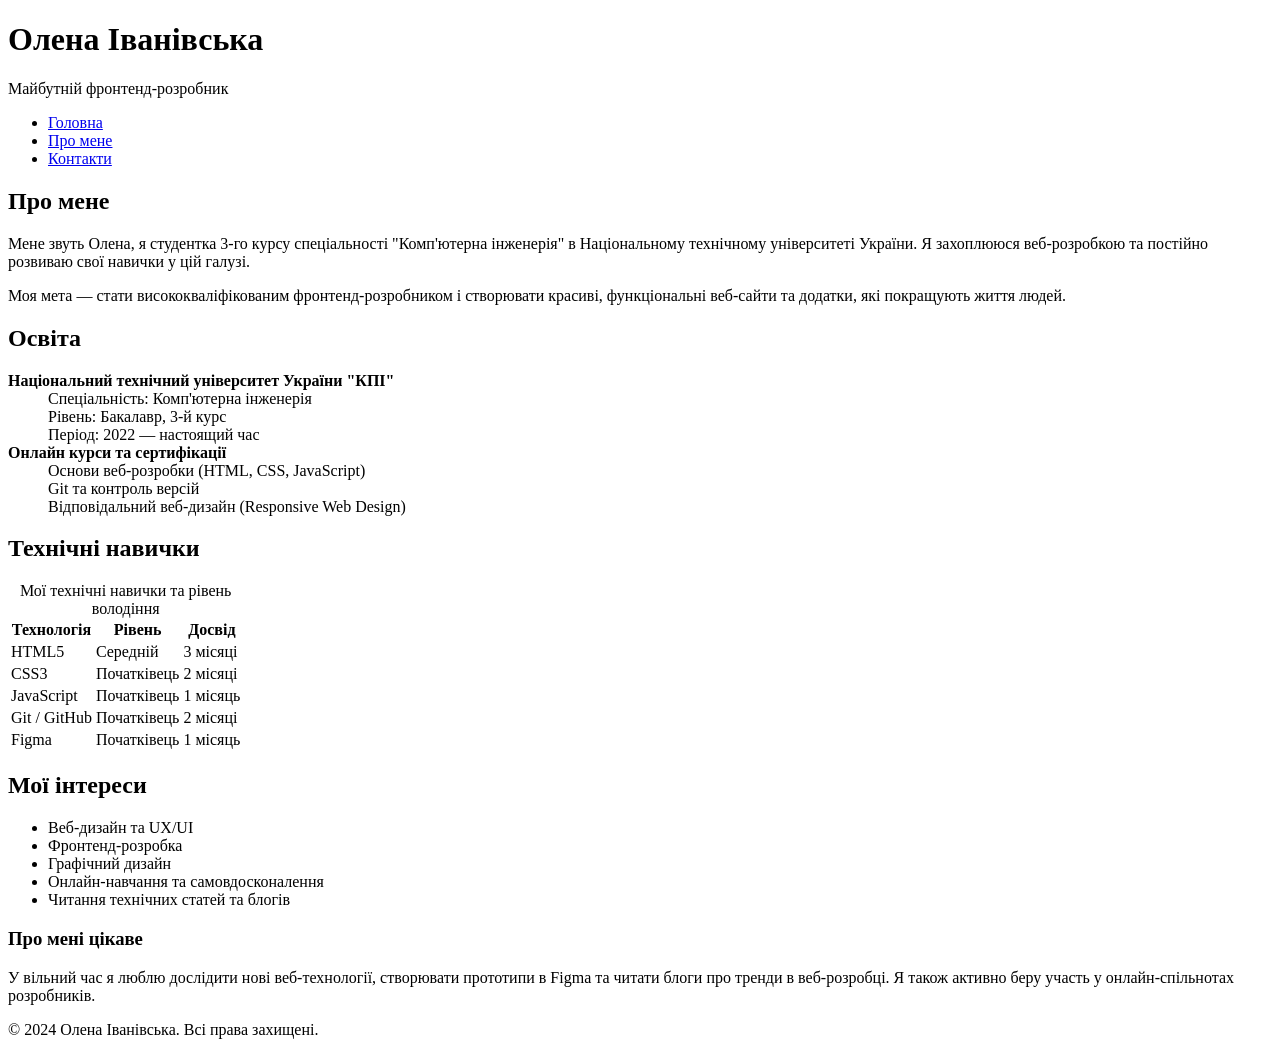
==== about.html @ 905f6b90 "feat: create about.html with personal info and education" ====
<!DOCTYPE html>
<html lang="uk">
<head>
    <meta charset="UTF-8">
    <meta name="viewport" content="width=device-width, initial-scale=1.0">
    <meta name="description" content="Про мене - інформація про освіту, навички та досвід">
    <meta name="author" content="Олена Іванівська">
    <title>Про мене — Портфоліо</title>
</head>
<body>
    <header>
        <h1>Олена Іванівська</h1>
        <p>Майбутній фронтенд-розробник</p>
        <nav>
            <ul>
                <li><a href="index.html">Головна</a></li>
                <li><a href="about.html">Про мене</a></li>
                <li><a href="contacts.html">Контакти</a></li>
            </ul>
        </nav>
    </header>

    <main>
        <section>
            <h2>Про мене</h2>
            <p>Мене звуть Олена, я студентка 3-го курсу спеціальності "Комп'ютерна інженерія" в Національному технічному університеті України. Я захоплююся веб-розробкою та постійно розвиваю свої навички у цій галузі.</p>
            <p>Моя мета — стати висококваліфікованим фронтенд-розробником і створювати красиві, функціональні веб-сайти та додатки, які покращують життя людей.</p>
        </section>

        <section>
            <h2>Освіта</h2>
            <dl>
                <dt><strong>Національний технічний університет України "КПІ"</strong></dt>
                <dd>Спеціальність: Комп'ютерна інженерія</dd>
                <dd>Рівень: Бакалавр, 3-й курс</dd>
                <dd>Період: 2022 — настоящий час</dd>

                <dt><strong>Онлайн курси та сертифікації</strong></dt>
                <dd>Основи веб-розробки (HTML, CSS, JavaScript)</dd>
                <dd>Git та контроль версій</dd>
                <dd>Відповідальний веб-дизайн (Responsive Web Design)</dd>
            </dl>
        </section>

        <section>
            <h2>Технічні навички</h2>
            <table>
                <caption>Мої технічні навички та рівень володіння</caption>
                <thead>
                    <tr>
                        <th>Технологія</th>
                        <th>Рівень</th>
                        <th>Досвід</th>
                    </tr>
                </thead>
                <tbody>
                    <tr>
                        <td>HTML5</td>
                        <td>Середній</td>
                        <td>3 місяці</td>
                    </tr>
                    <tr>
                        <td>CSS3</td>
                        <td>Початківець</td>
                        <td>2 місяці</td>
                    </tr>
                    <tr>
                        <td>JavaScript</td>
                        <td>Початківець</td>
                        <td>1 місяць</td>
                    </tr>
                    <tr>
                        <td>Git / GitHub</td>
                        <td>Початківець</td>
                        <td>2 місяці</td>
                    </tr>
                    <tr>
                        <td>Figma</td>
                        <td>Початківець</td>
                        <td>1 місяць</td>
                    </tr>
                </tbody>
            </table>
        </section>

        <section>
            <h2>Мої інтереси</h2>
            <ul>
                <li>Веб-дизайн та UX/UI</li>
                <li>Фронтенд-розробка</li>
                <li>Графічний дизайн</li>
                <li>Онлайн-навчання та самовдосконалення</li>
                <li>Читання технічних статей та блогів</li>
            </ul>
        </section>

        <aside>
            <h3>Про мені цікаве</h3>
            <p>У вільний час я люблю дослідити нові веб-технології, створювати прототипи в Figma та читати блоги про тренди в веб-розробці. Я також активно беру участь у онлайн-спільнотах розробників.</p>
        </aside>
    </main>

    <footer>
        <p>&copy; 2024 Олена Іванівська. Всі права захищені.</p>
    </footer>
</body>
</html>
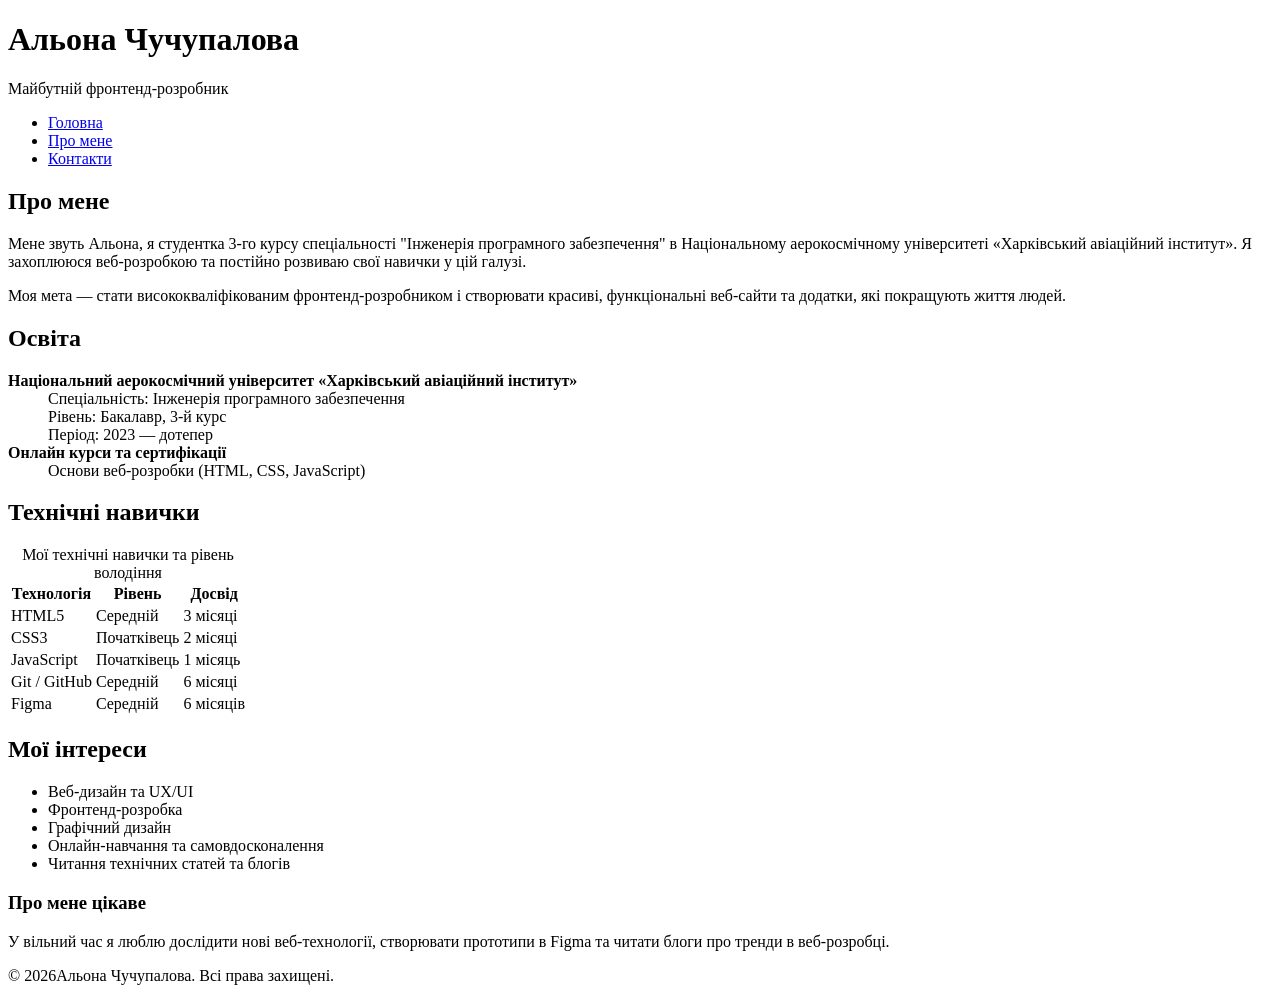
==== commit 32cd8248: "feat: add technical skills table to about page" ====
--- a/about.html
+++ b/about.html
@@ -1,15 +1,15 @@
 <!DOCTYPE html>
-<html lang="uk">
+<html lang="en">
 <head>
     <meta charset="UTF-8">
     <meta name="viewport" content="width=device-width, initial-scale=1.0">
-    <meta name="description" content="Про мене - інформація про освіту, навички та досвід">
-    <meta name="author" content="Олена Іванівська">
+    <meta name="description" content="Портфоліо Альони Чучупалової - молодий фронтенд-розробник">
+    <meta name="author" content="Альона Чучупалова">
     <title>Про мене — Портфоліо</title>
 </head>
 <body>
     <header>
-        <h1>Олена Іванівська</h1>
+        <h1>Альона Чучупалова</h1>
         <p>Майбутній фронтенд-розробник</p>
         <nav>
             <ul>
@@ -23,25 +23,23 @@
     <main>
         <section>
             <h2>Про мене</h2>
-            <p>Мене звуть Олена, я студентка 3-го курсу спеціальності "Комп'ютерна інженерія" в Національному технічному університеті України. Я захоплююся веб-розробкою та постійно розвиваю свої навички у цій галузі.</p>
+            <p>Мене звуть Альона, я студентка 3-го курсу спеціальності "Інженерія програмного забезпечення" в Національному аерокосмічному університеті «Харківський авіаційний інститут». Я захоплююся веб-розробкою та постійно розвиваю свої навички у цій галузі.</p>
             <p>Моя мета — стати висококваліфікованим фронтенд-розробником і створювати красиві, функціональні веб-сайти та додатки, які покращують життя людей.</p>
         </section>
 
         <section>
             <h2>Освіта</h2>
             <dl>
-                <dt><strong>Національний технічний університет України "КПІ"</strong></dt>
-                <dd>Спеціальність: Комп'ютерна інженерія</dd>
+                <dt><strong>Національний аерокосмічний університет «Харківський авіаційний інститут»</strong></dt>
+                <dd>Спеціальність: Інженерія програмного забезпечення</dd>
                 <dd>Рівень: Бакалавр, 3-й курс</dd>
-                <dd>Період: 2022 — настоящий час</dd>
+                <dd>Період: 2023 — дотепер</dd>
 
                 <dt><strong>Онлайн курси та сертифікації</strong></dt>
                 <dd>Основи веб-розробки (HTML, CSS, JavaScript)</dd>
-                <dd>Git та контроль версій</dd>
-                <dd>Відповідальний веб-дизайн (Responsive Web Design)</dd>
             </dl>
         </section>
-
+        
         <section>
             <h2>Технічні навички</h2>
             <table>
@@ -71,18 +69,18 @@
                     </tr>
                     <tr>
                         <td>Git / GitHub</td>
-                        <td>Початківець</td>
-                        <td>2 місяці</td>
+                        <td>Середній</td>
+                        <td>6 місяці</td>
                     </tr>
                     <tr>
                         <td>Figma</td>
-                        <td>Початківець</td>
-                        <td>1 місяць</td>
+                        <td>Середній</td>
+                        <td>6 місяців</td>
                     </tr>
                 </tbody>
             </table>
         </section>
-
+ 
         <section>
             <h2>Мої інтереси</h2>
             <ul>
@@ -95,13 +93,13 @@
         </section>
 
         <aside>
-            <h3>Про мені цікаве</h3>
-            <p>У вільний час я люблю дослідити нові веб-технології, створювати прототипи в Figma та читати блоги про тренди в веб-розробці. Я також активно беру участь у онлайн-спільнотах розробників.</p>
+            <h3>Про мене цікаве</h3>
+            <p>У вільний час я люблю дослідити нові веб-технології, створювати прототипи в Figma та читати блоги про тренди в веб-розробці.</p>
         </aside>
     </main>
 
     <footer>
-        <p>&copy; 2024 Олена Іванівська. Всі права захищені.</p>
+        <p>&copy; 2026Альона Чучупалова. Всі права захищені.</p>
     </footer>
 </body>
 </html>
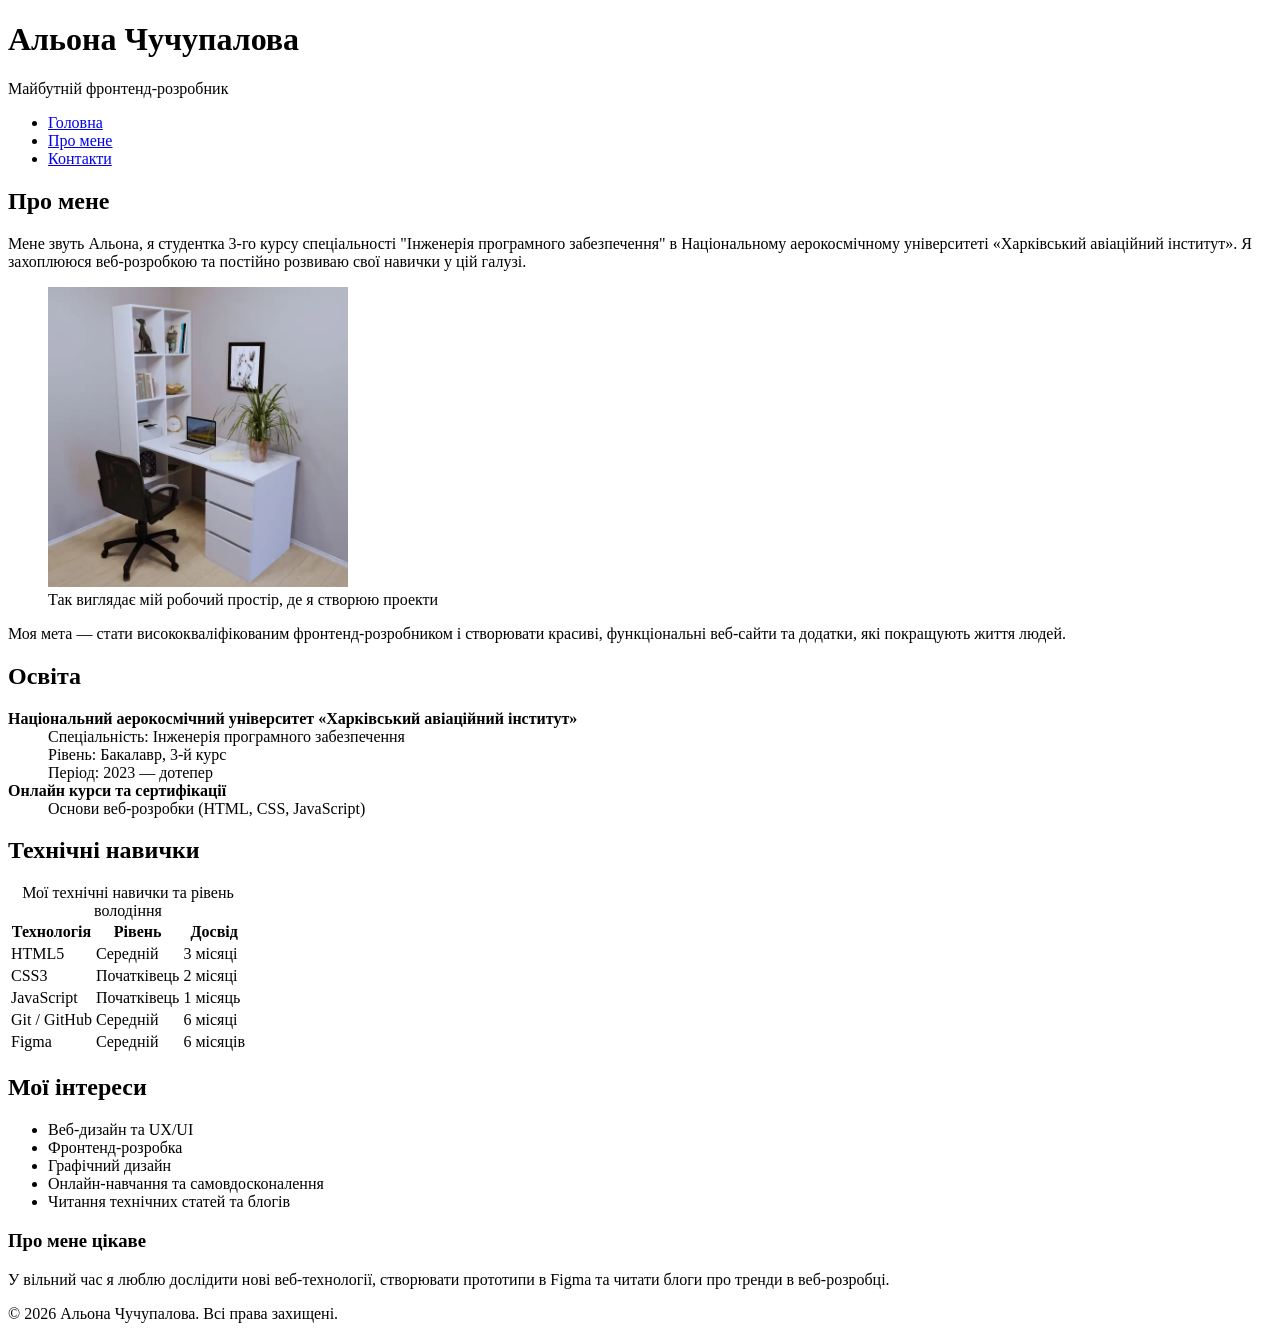
==== commit fb0be836: "feat: add multimedia elements (images and video) to index and about pages" ====
--- a/about.html
+++ b/about.html
@@ -1,12 +1,14 @@
 <!DOCTYPE html>
 <html lang="en">
+
 <head>
     <meta charset="UTF-8">
     <meta name="viewport" content="width=device-width, initial-scale=1.0">
-    <meta name="description" content="Портфоліо Альони Чучупалової - молодий фронтенд-розробник">
+    <meta name="description" content="Про мене - інформація про освіту, навички та досвід">
     <meta name="author" content="Альона Чучупалова">
     <title>Про мене — Портфоліо</title>
 </head>
+
 <body>
     <header>
         <h1>Альона Чучупалова</h1>
@@ -23,8 +25,15 @@
     <main>
         <section>
             <h2>Про мене</h2>
-            <p>Мене звуть Альона, я студентка 3-го курсу спеціальності "Інженерія програмного забезпечення" в Національному аерокосмічному університеті «Харківський авіаційний інститут». Я захоплююся веб-розробкою та постійно розвиваю свої навички у цій галузі.</p>
-            <p>Моя мета — стати висококваліфікованим фронтенд-розробником і створювати красиві, функціональні веб-сайти та додатки, які покращують життя людей.</p>
+            <p>Мене звуть Альона, я студентка 3-го курсу спеціальності "Інженерія програмного забезпечення" в
+                Національному аерокосмічному університеті «Харківський авіаційний інститут». Я захоплююся веб-розробкою
+                та постійно розвиваю свої навички у цій галузі.</p>
+            <figure>
+                <img src="images/workspace.jpg" alt="Моє робоче місце" width="300">
+                <figcaption>Так виглядає мій робочий простір, де я створюю проекти</figcaption>
+            </figure>
+            <p>Моя мета — стати висококваліфікованим фронтенд-розробником і створювати красиві, функціональні веб-сайти
+                та додатки, які покращують життя людей.</p>
         </section>
 
         <section>
@@ -39,7 +48,7 @@
                 <dd>Основи веб-розробки (HTML, CSS, JavaScript)</dd>
             </dl>
         </section>
-        
+
         <section>
             <h2>Технічні навички</h2>
             <table>
@@ -80,7 +89,7 @@
                 </tbody>
             </table>
         </section>
- 
+
         <section>
             <h2>Мої інтереси</h2>
             <ul>
@@ -94,12 +103,14 @@
 
         <aside>
             <h3>Про мене цікаве</h3>
-            <p>У вільний час я люблю дослідити нові веб-технології, створювати прототипи в Figma та читати блоги про тренди в веб-розробці.</p>
+            <p>У вільний час я люблю дослідити нові веб-технології, створювати прототипи в Figma та читати блоги про
+                тренди в веб-розробці.</p>
         </aside>
     </main>
 
     <footer>
-        <p>&copy; 2026Альона Чучупалова. Всі права захищені.</p>
+        <p>&copy; 2026 Альона Чучупалова. Всі права захищені.</p>
     </footer>
 </body>
-</html>
+
+</html>
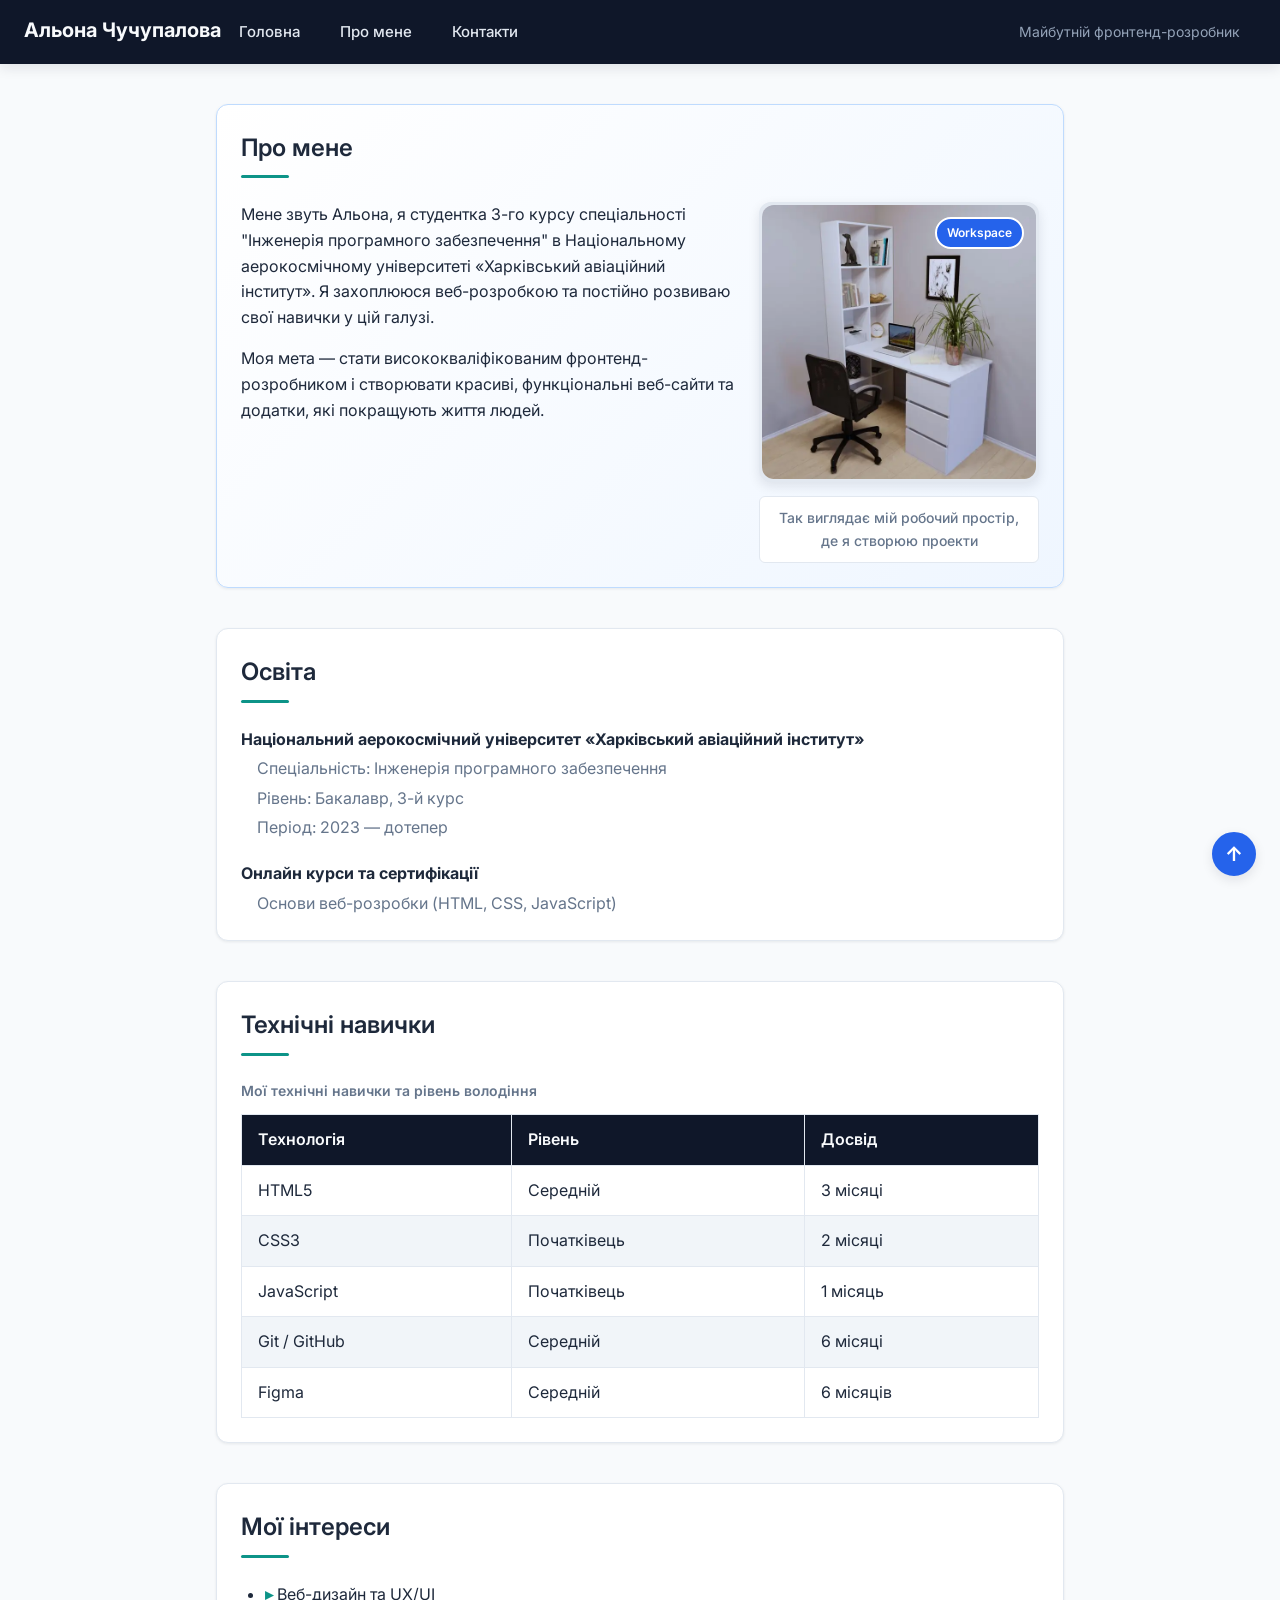
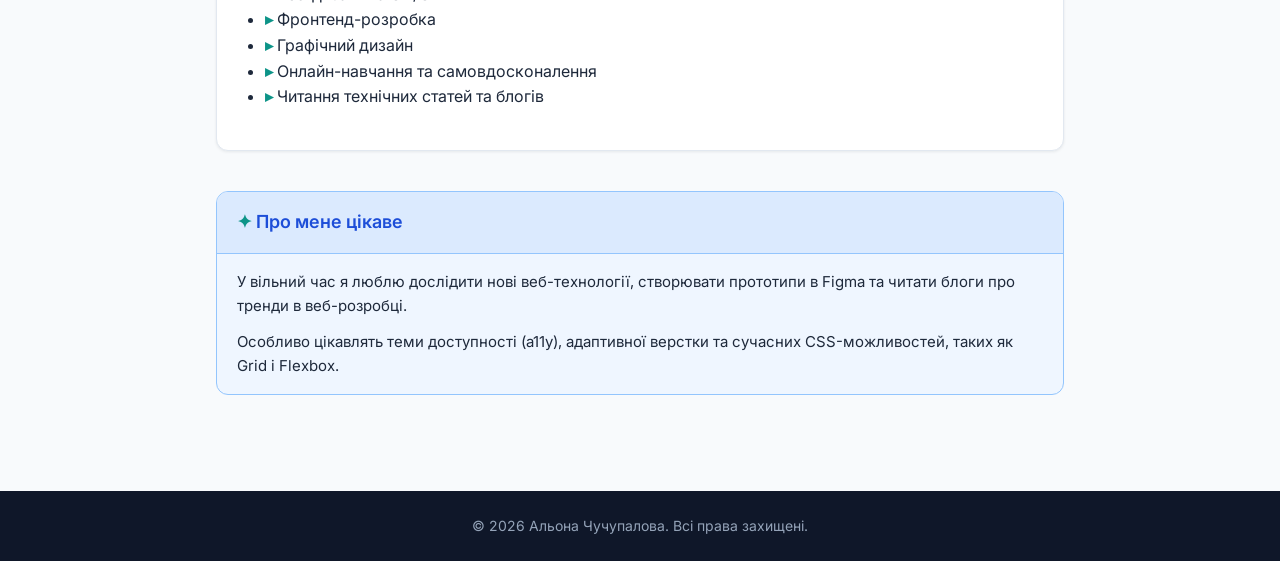
==== commit 30996a60: "feat: add CSS styles" ====
--- a/about.html
+++ b/about.html
@@ -1,5 +1,5 @@
 <!DOCTYPE html>
-<html lang="en">
+<html lang="uk">
 
 <head>
     <meta charset="UTF-8">
@@ -7,14 +7,18 @@
     <meta name="description" content="Про мене - інформація про освіту, навички та досвід">
     <meta name="author" content="Альона Чучупалова">
     <title>Про мене — Портфоліо</title>
+    <link rel="preconnect" href="https://fonts.googleapis.com">
+    <link rel="preconnect" href="https://fonts.gstatic.com" crossorigin>
+    <link href="https://fonts.googleapis.com/css2?family=Inter:wght@400;500;600;700&display=swap" rel="stylesheet">
+    <link rel="stylesheet" href="styles.css">
 </head>
 
 <body>
-    <header>
+    <header class="site-header">
         <h1>Альона Чучупалова</h1>
         <p>Майбутній фронтенд-розробник</p>
         <nav>
-            <ul>
+            <ul class="nav-menu">
                 <li><a href="index.html">Головна</a></li>
                 <li><a href="about.html">Про мене</a></li>
                 <li><a href="contacts.html">Контакти</a></li>
@@ -23,17 +27,24 @@
     </header>
 
     <main>
-        <section>
+        <section class="about-intro">
             <h2>Про мене</h2>
-            <p>Мене звуть Альона, я студентка 3-го курсу спеціальності "Інженерія програмного забезпечення" в
-                Національному аерокосмічному університеті «Харківський авіаційний інститут». Я захоплююся веб-розробкою
-                та постійно розвиваю свої навички у цій галузі.</p>
-            <figure>
-                <img src="images/workspace.jpg" alt="Моє робоче місце" width="300">
-                <figcaption>Так виглядає мій робочий простір, де я створюю проекти</figcaption>
-            </figure>
-            <p>Моя мета — стати висококваліфікованим фронтенд-розробником і створювати красиві, функціональні веб-сайти
-                та додатки, які покращують життя людей.</p>
+            <div class="about-intro__body">
+                <div class="about-intro__text">
+                    <p>Мене звуть Альона, я студентка 3-го курсу спеціальності "Інженерія програмного забезпечення" в
+                        Національному аерокосмічному університеті «Харківський авіаційний інститут». Я захоплююся веб-розробкою
+                        та постійно розвиваю свої навички у цій галузі.</p>
+                    <p>Моя мета — стати висококваліфікованим фронтенд-розробником і створювати красиві, функціональні веб-сайти
+                        та додатки, які покращують життя людей.</p>
+                </div>
+                <figure class="about-intro__figure">
+                    <div class="about-intro__media">
+                        <span class="about-intro__badge">Workspace</span>
+                        <img src="images/workspace.jpg" alt="Моє робоче місце" width="300">
+                    </div>
+                    <figcaption class="about-intro__caption">Так виглядає мій робочий простір, де я створюю проекти</figcaption>
+                </figure>
+            </div>
         </section>
 
         <section>
@@ -51,7 +62,7 @@
 
         <section>
             <h2>Технічні навички</h2>
-            <table>
+            <table class="skills-table">
                 <caption>Мої технічні навички та рівень володіння</caption>
                 <thead>
                     <tr>
@@ -92,7 +103,7 @@
 
         <section>
             <h2>Мої інтереси</h2>
-            <ul>
+            <ul class="skills-list">
                 <li>Веб-дизайн та UX/UI</li>
                 <li>Фронтенд-розробка</li>
                 <li>Графічний дизайн</li>
@@ -101,16 +112,22 @@
             </ul>
         </section>
 
-        <aside>
-            <h3>Про мене цікаве</h3>
-            <p>У вільний час я люблю дослідити нові веб-технології, створювати прототипи в Figma та читати блоги про
-                тренди в веб-розробці.</p>
+        <aside class="about-highlight">
+            <h3 class="about-highlight__title">Про мене цікаве</h3>
+            <div class="about-highlight__content">
+                <p>У вільний час я люблю дослідити нові веб-технології, створювати прототипи в Figma та читати блоги про
+                    тренди в веб-розробці.</p>
+                <p>Особливо цікавлять теми доступності (a11y), адаптивної верстки та сучасних CSS-можливостей, таких як
+                    Grid і Flexbox.</p>
+            </div>
         </aside>
     </main>
 
     <footer>
         <p>&copy; 2026 Альона Чучупалова. Всі права захищені.</p>
     </footer>
+
+    <a href="#" id="back-to-top" aria-label="Повернутися нагору">↑</a>
 </body>
 
-</html>+</html>
--- a/styles.css
+++ b/styles.css
@@ -0,0 +1,718 @@
+*,
+*::before,
+*::after {
+  box-sizing: border-box;
+}
+
+html {
+  scroll-behavior: smooth;
+}
+
+body {
+  margin: 0;
+  padding: 0;
+  padding-top: 4.5rem;
+  font-family: "Inter", Arial, sans-serif;
+  font-size: 1rem;
+  line-height: 1.6;
+  color: #1e293b;
+  background-color: #f8fafc;
+}
+
+h1 {
+  font-size: 1.75rem;
+  font-weight: 700;
+  margin: 0 0 0.25rem;
+}
+
+h2 {
+  font-size: 1.5rem;
+  font-weight: 600;
+  margin: 0 0 1rem;
+  color: #1e293b;
+  position: relative;
+  padding-bottom: 0.5rem;
+}
+
+h2::after {
+  content: "";
+  display: block;
+  width: 3rem;
+  height: 3px;
+  margin-top: 0.5rem;
+  background-color: #0d9488;
+  border-radius: 2px;
+}
+
+h3 {
+  font-size: 1.125rem;
+  font-weight: 600;
+  margin: 1.5rem 0 0.75rem;
+}
+
+p {
+  margin: 0 0 1rem;
+}
+
+main {
+  max-width: 56rem;
+  margin: 0 auto;
+  padding: 2rem 1.5rem 4rem;
+}
+
+section {
+  margin-bottom: 2.5rem;
+  padding: 1.5rem;
+  background-color: #ffffff;
+  border: 1px solid #e2e8f0;
+  border-radius: 0.75rem;
+  box-shadow: 0 1px 3px rgba(15, 23, 42, 0.08);
+}
+
+.card {
+  padding: 1.25rem;
+  background-color: #ffffff;
+  border: 1px solid #e2e8f0;
+  border-radius: 0.75rem;
+}
+
+a:link {
+  color: #2563eb;
+}
+
+a:visited {
+  color: #6d28d9;
+}
+
+a:hover {
+  color: rgb(29, 78, 216);
+}
+
+a:active {
+  color: #0d9488;
+}
+
+a:focus {
+  outline: 2px solid #2563eb;
+  outline-offset: 2px;
+}
+
+blockquote {
+  margin: 1.5rem 0;
+  padding: 1rem 1.25rem 1rem 2.5rem;
+  border-left: 4px solid #0d9488;
+  background-color: hsl(166, 76%, 97%);
+  border-radius: 0 0.375rem 0.375rem 0;
+  font-style: italic;
+  position: relative;
+}
+
+blockquote::before {
+  content: "\201C";
+  position: absolute;
+  left: 0.75rem;
+  top: 0.25rem;
+  font-size: 2rem;
+  color: #0d9488;
+  font-family: Georgia, serif;
+}
+
+blockquote p {
+  margin: 0;
+}
+
+ul,
+ol {
+  margin: 0 0 1rem;
+  padding-left: 1.5rem;
+}
+
+.skills-list li::before {
+  content: "▸ ";
+  color: #0d9488;
+  font-weight: 600;
+}
+
+figure {
+  margin: 1rem 0;
+}
+
+figcaption {
+  margin-top: 0.5rem;
+  font-size: 0.875rem;
+  color: hsl(215, 16%, 47%);
+}
+
+img,
+video {
+  max-width: 100%;
+  height: auto;
+  display: block;
+  border-radius: 0.75rem;
+}
+
+.site-header {
+  position: fixed;
+  top: 0;
+  left: 0;
+  right: 0;
+  z-index: 100;
+  display: flex;
+  flex-wrap: wrap;
+  align-items: center;
+  justify-content: space-between;
+  padding: 0.75rem 1.5rem;
+  background-color: hsl(222, 47%, 11%);
+  color: #f1f5f9;
+  box-shadow: 0 4px 12px rgba(15, 23, 42, 0.1);
+}
+
+.site-header h1 {
+  color: #f8fafc;
+  font-size: 1.25rem;
+}
+
+.site-header > p {
+  margin: 0;
+  font-size: 0.875rem;
+  color: #94a3b8;
+  flex-basis: 100%;
+}
+
+@media (min-width: 48rem) {
+  .site-header > p {
+    flex-basis: auto;
+    order: 2;
+    margin-left: auto;
+    margin-right: 1rem;
+  }
+}
+
+nav ul {
+  list-style: none;
+  margin: 0;
+  padding: 0;
+}
+
+.nav-menu > li {
+  display: inline-block;
+  margin: 0 0.125rem;
+}
+
+nav ul li a {
+  display: inline-block;
+  padding: 0.5rem 1rem;
+  text-decoration: none;
+  color: #e2e8f0;
+  background-color: transparent;
+  border-radius: 0.375rem;
+  font-weight: 500;
+  font-size: 0.9375rem;
+}
+
+nav ul li a:link {
+  color: #e2e8f0;
+}
+
+nav ul li a:visited {
+  color: #cbd5e1;
+}
+
+nav ul li a:hover {
+  background-color: #334155;
+  color: #ffffff;
+}
+
+nav ul li a:active {
+  background-color: #475569;
+  color: #f8fafc;
+}
+
+nav ul li a:focus {
+  outline: 2px solid #60a5fa;
+  outline-offset: 2px;
+}
+
+#hero {
+  background: linear-gradient(135deg, #ffffff 0%, #eff6ff 100%);
+  border-color: #bfdbfe;
+}
+
+#hero p {
+  font-size: 1.0625rem;
+}
+
+.profile-section {
+  text-align: center;
+  background: linear-gradient(180deg, #ffffff 0%, #f1f5f9 100%);
+  border-color: #cbd5e1;
+}
+
+.profile-section h2::after {
+  content: none;
+  display: none;
+}
+
+.profile-section__figure {
+  display: inline-block;
+  margin: 1rem auto 0;
+  max-width: 20rem;
+}
+
+.profile-section__media {
+  position: relative;
+  overflow: hidden;
+  border-radius: 0.75rem;
+  border: 3px solid #e2e8f0;
+  box-shadow: 0 4px 12px rgba(15, 23, 42, 0.1);
+  background-color: #e2e8f0;
+}
+
+.profile-section__media img {
+  display: block;
+  width: 100%;
+  border-radius: 0.75rem;
+}
+
+.profile-section__badge {
+  position: absolute;
+  top: 0.75rem;
+  right: 0.75rem;
+  z-index: 2;
+  padding: 0.25rem 0.625rem;
+  font-size: 0.75rem;
+  font-weight: 600;
+  color: #ffffff;
+  background-color: #0d9488;
+  border-radius: 999px;
+  border: 2px solid #ffffff;
+}
+
+.profile-section__caption {
+  margin-top: 0.875rem;
+  padding: 0.625rem 0.75rem;
+  font-size: 0.875rem;
+  font-weight: 500;
+  color: hsl(215, 16%, 47%);
+  background-color: #ffffff;
+  border: 1px solid #e2e8f0;
+  border-radius: 0.375rem;
+}
+
+.interesting-fact {
+  margin-top: 2rem;
+  padding: 0;
+  overflow: hidden;
+  background-color: #fef9c3;
+  border: 1px solid #fde047;
+  border-radius: 0.75rem;
+}
+
+.interesting-fact__title {
+  margin: 0;
+  padding: 1rem 1.25rem;
+  font-size: 1.125rem;
+  color: #854d0e;
+  background-color: #fef08a;
+  border-bottom: 1px solid #fde047;
+}
+
+.interesting-fact__title::before {
+  content: "💡 ";
+}
+
+.interesting-fact__content {
+  max-height: 9rem;
+  overflow-y: auto;
+  padding: 1rem 1.25rem;
+}
+
+.interesting-fact__content p {
+  margin: 0 0 0.75rem;
+  font-size: 0.9375rem;
+}
+
+.interesting-fact__content p:last-child {
+  margin-bottom: 0;
+}
+
+.about-intro {
+  background: linear-gradient(135deg, #ffffff 0%, #eff6ff 100%);
+  border-color: #bfdbfe;
+}
+
+.about-intro__body {
+  display: flex;
+  flex-direction: column;
+  gap: 1.5rem;
+  margin-top: 0.5rem;
+}
+
+@media (min-width: 40rem) {
+  .about-intro__body {
+    flex-direction: row;
+    align-items: flex-start;
+  }
+
+  .about-intro__text {
+    flex: 1;
+  }
+
+  .about-intro__figure {
+    flex-shrink: 0;
+    width: 17.5rem;
+  }
+}
+
+.about-intro__text p:last-child {
+  margin-bottom: 0;
+}
+
+.about-intro__figure {
+  margin: 0;
+  max-width: 20rem;
+}
+
+.about-intro__media {
+  position: relative;
+  overflow: hidden;
+  border-radius: 0.75rem;
+  border: 3px solid #e2e8f0;
+  box-shadow: 0 4px 12px rgba(15, 23, 42, 0.1);
+  background-color: #e2e8f0;
+}
+
+.about-intro__media img {
+  display: block;
+  width: 100%;
+  border-radius: 0.75rem;
+}
+
+.about-intro__badge {
+  position: absolute;
+  top: 0.75rem;
+  right: 0.75rem;
+  z-index: 2;
+  padding: 0.25rem 0.625rem;
+  font-size: 0.75rem;
+  font-weight: 600;
+  color: #ffffff;
+  background-color: #2563eb;
+  border-radius: 999px;
+  border: 2px solid #ffffff;
+}
+
+.about-intro__caption {
+  margin-top: 0.875rem;
+  padding: 0.625rem 0.75rem;
+  font-size: 0.875rem;
+  font-weight: 500;
+  color: hsl(215, 16%, 47%);
+  background-color: #ffffff;
+  border: 1px solid #e2e8f0;
+  border-radius: 0.375rem;
+  text-align: center;
+}
+
+.about-highlight {
+  margin-top: 2rem;
+  padding: 0;
+  overflow: hidden;
+  background-color: #eff6ff;
+  border: 1px solid #93c5fd;
+  border-radius: 0.75rem;
+}
+
+.about-highlight__title {
+  margin: 0;
+  padding: 1rem 1.25rem;
+  font-size: 1.125rem;
+  color: rgb(29, 78, 216);
+  background-color: #dbeafe;
+  border-bottom: 1px solid #93c5fd;
+}
+
+.about-highlight__title::before {
+  content: "✦ ";
+  color: #0d9488;
+}
+
+.about-highlight__content {
+  max-height: 9rem;
+  overflow-y: auto;
+  padding: 1rem 1.25rem;
+}
+
+.about-highlight__content p {
+  margin: 0 0 0.75rem;
+  font-size: 0.9375rem;
+}
+
+.about-highlight__content p:last-child {
+  margin-bottom: 0;
+}
+
+.sidebar-note {
+  margin-top: 2rem;
+  padding: 0;
+  overflow: hidden;
+  background-color: #eff6ff;
+  border: 1px solid #bfdbfe;
+  border-radius: 0.75rem;
+}
+
+.sidebar-note__title {
+  margin: 0;
+  padding: 1rem 1.25rem;
+  font-size: 1.125rem;
+  color: rgb(29, 78, 216);
+  background-color: #dbeafe;
+  border-bottom: 1px solid #bfdbfe;
+}
+
+.sidebar-note__content {
+  max-height: 8rem;
+  overflow-y: auto;
+  padding: 1rem 1.25rem;
+}
+
+.sidebar-note__content p {
+  margin: 0 0 0.75rem;
+  font-size: 0.9375rem;
+}
+
+.sidebar-note__content p:last-child {
+  margin-bottom: 0;
+}
+
+.skills-table {
+  width: 100%;
+  border-collapse: collapse;
+  margin-top: 1rem;
+  border: 1px solid #e2e8f0;
+}
+
+.skills-table caption {
+  caption-side: top;
+  padding: 0 0 0.75rem;
+  font-weight: 600;
+  text-align: left;
+  color: hsl(215, 16%, 47%);
+  font-size: 0.875rem;
+}
+
+.skills-table th,
+.skills-table td {
+  padding: 0.75rem 1rem;
+  border: 1px solid #e2e8f0;
+  text-align: left;
+}
+
+.skills-table th {
+  background-color: hsl(222, 47%, 11%);
+  color: #f8fafc;
+  font-weight: 600;
+}
+
+.skills-table tbody tr:nth-child(even) {
+  background-color: #f1f5f9;
+}
+
+.skills-table tbody tr:hover {
+  background-color: #dbeafe;
+}
+
+.contact-form {
+  max-width: 36rem;
+}
+
+.contact-form fieldset {
+  margin: 0 0 1.5rem;
+  padding: 1.25rem;
+  border: 1px solid #e2e8f0;
+  border-radius: 0.75rem;
+  background-color: #f8fafc;
+}
+
+.contact-form legend {
+  font-weight: 600;
+  padding: 0 0.5rem;
+  color: #1e293b;
+}
+
+.contact-form label {
+  display: block;
+  margin: 0.75rem 0 0.375rem;
+  font-size: 0.875rem;
+  font-weight: 500;
+  color: #1e293b;
+}
+
+input[type="text"],
+input[type="email"],
+input[type="tel"],
+textarea,
+select {
+  width: 100%;
+  padding: 0.625rem 0.875rem;
+  font-family: inherit;
+  font-size: 1rem;
+  color: #1e293b;
+  background-color: #ffffff;
+  border: 1px solid #e2e8f0;
+  border-radius: 0.375rem;
+}
+
+input[type="text"]:focus,
+input[type="email"]:focus,
+input[type="tel"]:focus,
+textarea:focus,
+select:focus {
+  outline: none;
+  border-color: #2563eb;
+  box-shadow: 0 0 0 3px rgba(37, 99, 235, 0.2);
+}
+
+textarea {
+  min-height: 6rem;
+  resize: vertical;
+}
+
+select {
+  cursor: pointer;
+}
+
+input[type="radio"],
+input[type="checkbox"] {
+  width: 1.125rem;
+  height: 1.125rem;
+  margin-right: 0.5rem;
+  accent-color: #2563eb;
+  cursor: pointer;
+}
+
+.contact-form .form-actions {
+  display: flex;
+  flex-wrap: wrap;
+  gap: 0.75rem;
+  margin-top: 1rem;
+}
+
+.contact-form button {
+  padding: 0.625rem 1.25rem;
+  font-family: inherit;
+  font-size: 1rem;
+  font-weight: 500;
+  color: #ffffff;
+  background-color: #2563eb;
+  border: 2px solid #2563eb;
+  border-radius: 0.375rem;
+  cursor: pointer;
+}
+
+.contact-form button[type="submit"]:hover {
+  background-color: rgb(29, 78, 216);
+  border-color: rgb(29, 78, 216);
+}
+
+.contact-form button[type="reset"] {
+  color: #1e293b;
+  background-color: #ffffff;
+  border-color: #e2e8f0;
+}
+
+.contact-form button[type="reset"]:hover {
+  background-color: #f1f5f9;
+}
+
+.contact-form button:focus {
+  outline: 2px solid #2563eb;
+  outline-offset: 2px;
+}
+
+.form-message-row {
+  margin: 0.75rem 0;
+}
+
+.form-message-row label {
+  display: block;
+  margin-bottom: 0.375rem;
+}
+
+footer {
+  margin-top: 2rem;
+  padding: 1.5rem;
+  text-align: center;
+  font-size: 0.875rem;
+  background-color: hsl(222, 47%, 11%);
+  color: #94a3b8;
+}
+
+footer p {
+  margin: 0;
+}
+
+#back-to-top {
+  position: fixed;
+  bottom: 1.5rem;
+  right: 1.5rem;
+  z-index: 90;
+  display: flex;
+  align-items: center;
+  justify-content: center;
+  width: 2.75rem;
+  height: 2.75rem;
+  font-size: 1.25rem;
+  font-weight: 700;
+  text-decoration: none;
+  color: #ffffff;
+  background-color: #2563eb;
+  border: 2px solid #2563eb;
+  border-radius: 50%;
+  box-shadow: 0 4px 12px rgba(15, 23, 42, 0.1);
+}
+
+#back-to-top:hover {
+  background-color: rgb(29, 78, 216);
+  color: #ffffff;
+}
+
+#back-to-top:active {
+  background-color: #1d4ed8;
+}
+
+#back-to-top:focus {
+  outline: 2px solid #ffffff;
+  outline-offset: 2px;
+}
+
+dl {
+  margin: 0;
+}
+
+dt {
+  margin-top: 1.25rem;
+  font-size: 1rem;
+}
+
+dt:first-child {
+  margin-top: 0;
+}
+
+dd {
+  margin: 0.25rem 0 0 1rem;
+  color: hsl(215, 16%, 47%);
+}
+
+.contact-list {
+  list-style: none;
+  padding: 0;
+}
+
+.contact-list li {
+  margin-bottom: 0.75rem;
+  padding: 0.75rem 1rem;
+  background-color: #f8fafc;
+  border-radius: 0.375rem;
+  border: 1px solid #e2e8f0;
+}
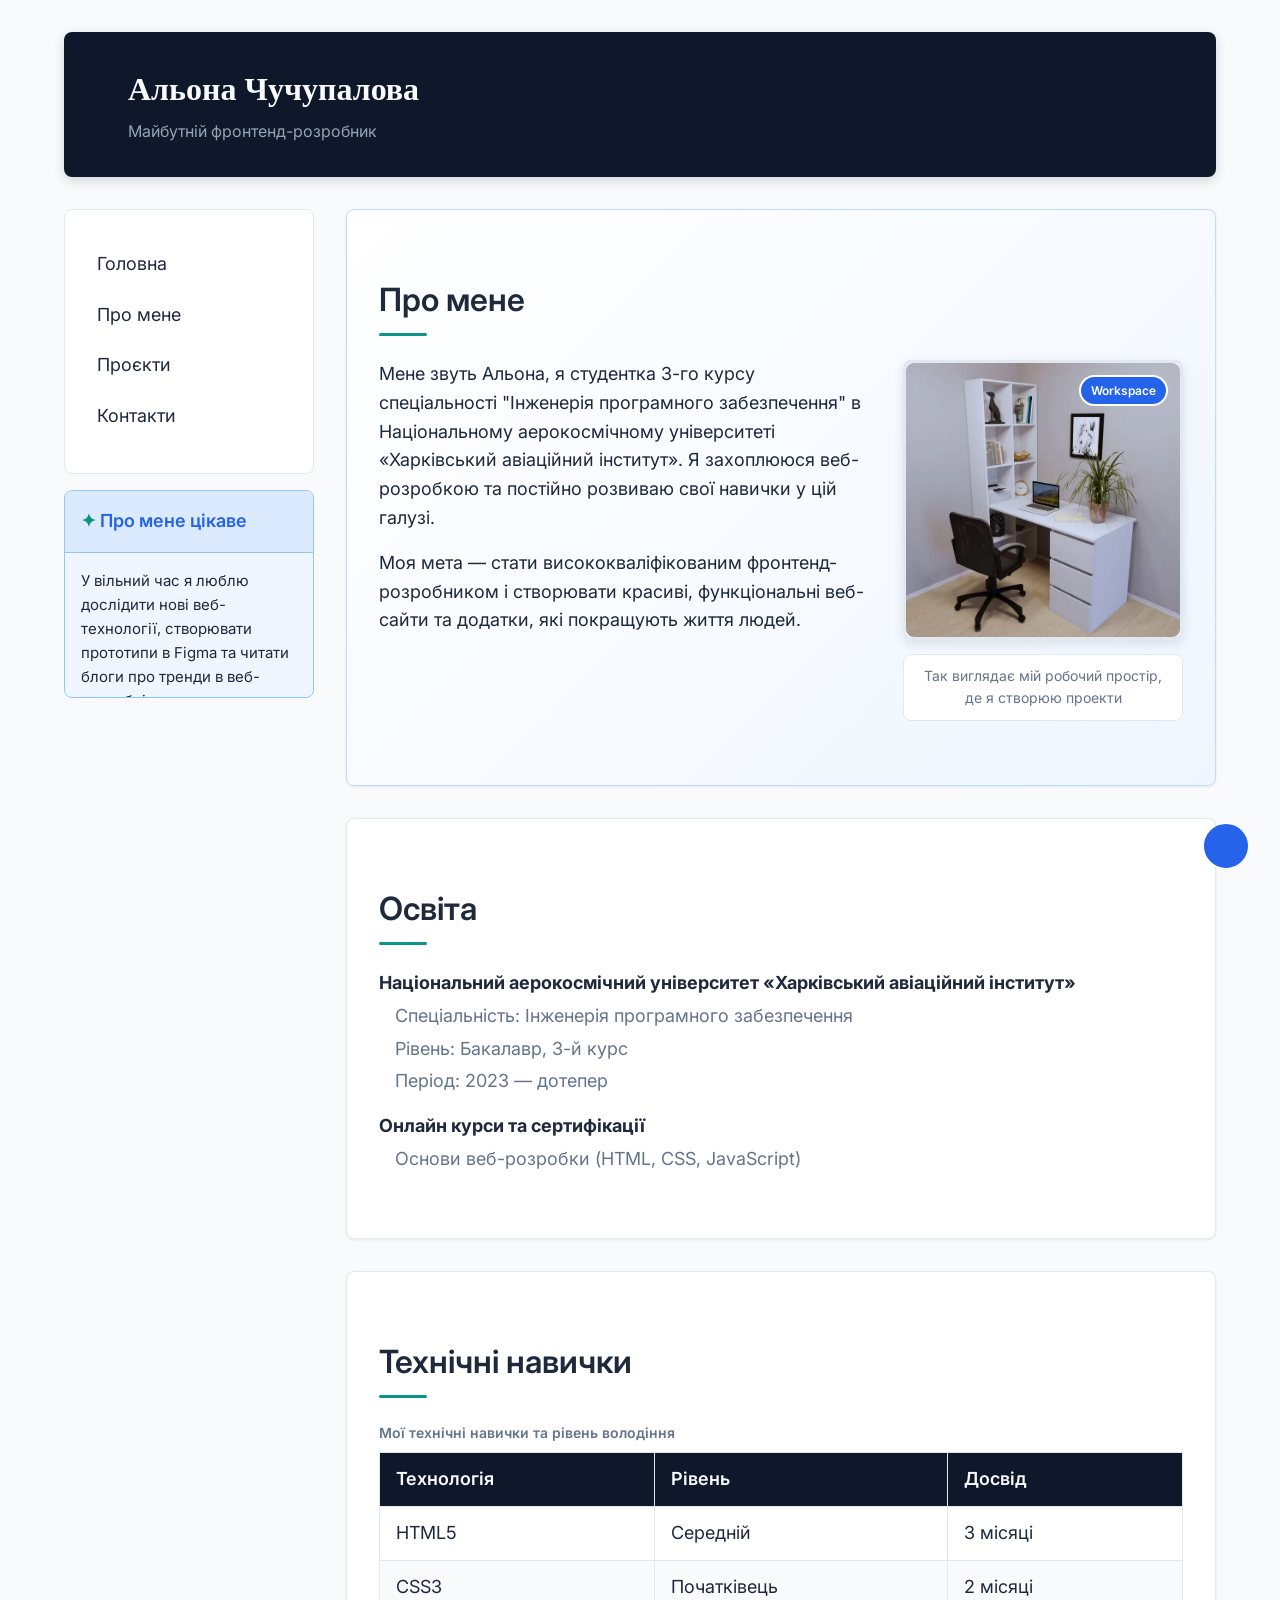
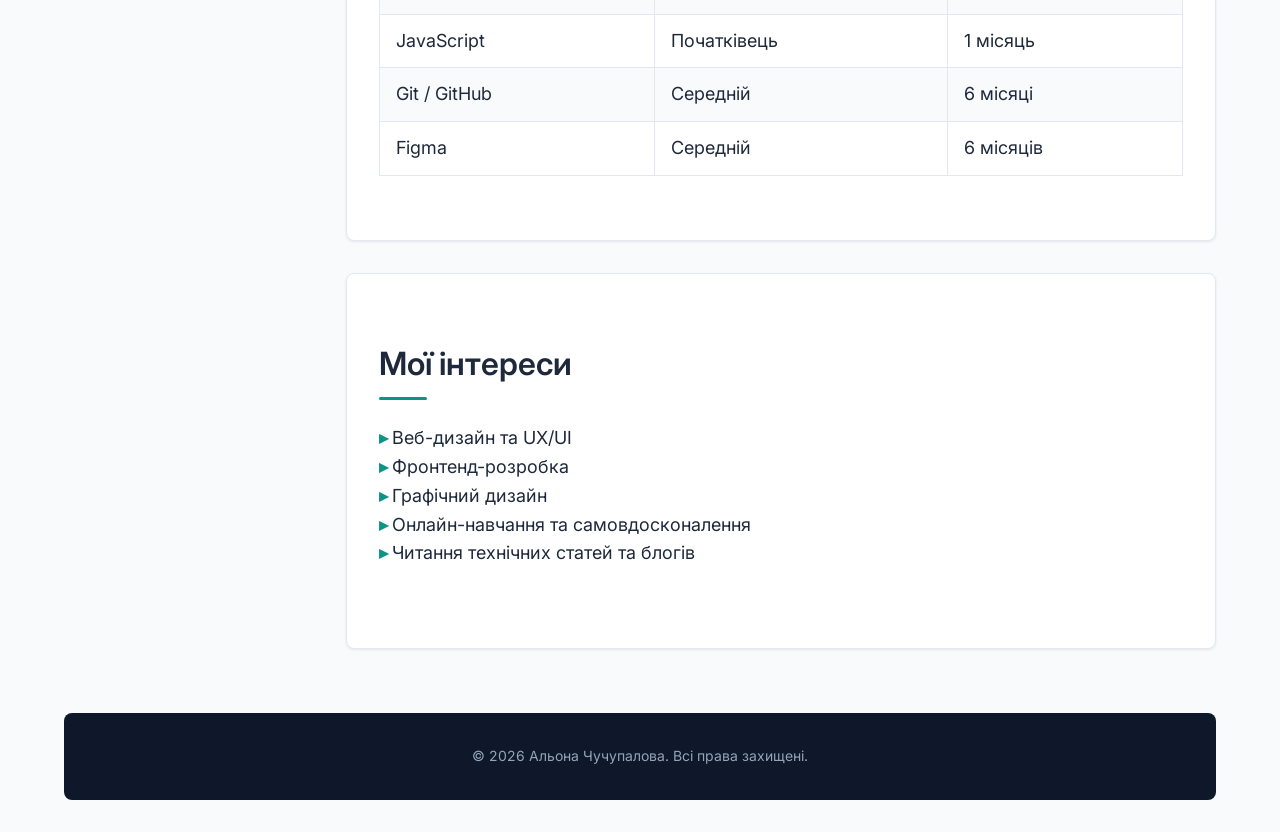
==== commit b9b39b66: "feat: add responsive layout" ====
--- a/about.html
+++ b/about.html
@@ -14,120 +14,132 @@
 </head>
 
 <body>
-    <header class="site-header">
-        <h1>Альона Чучупалова</h1>
-        <p>Майбутній фронтенд-розробник</p>
-        <nav>
-            <ul class="nav-menu">
-                <li><a href="index.html">Головна</a></li>
-                <li><a href="about.html">Про мене</a></li>
-                <li><a href="contacts.html">Контакти</a></li>
-            </ul>
-        </nav>
-    </header>
+    <div class="page">
+        <header class="site-header">
+            <h1>Альона Чучупалова</h1>
+            <p>Майбутній фронтенд-розробник</p>
+        </header>
 
-    <main>
-        <section class="about-intro">
-            <h2>Про мене</h2>
-            <div class="about-intro__body">
-                <div class="about-intro__text">
-                    <p>Мене звуть Альона, я студентка 3-го курсу спеціальності "Інженерія програмного забезпечення" в
-                        Національному аерокосмічному університеті «Харківський авіаційний інститут». Я захоплююся веб-розробкою
-                        та постійно розвиваю свої навички у цій галузі.</p>
-                    <p>Моя мета — стати висококваліфікованим фронтенд-розробником і створювати красиві, функціональні веб-сайти
-                        та додатки, які покращують життя людей.</p>
+        <aside class="sidebar">
+            <nav class="nav" aria-label="Головна навігація">
+                <input type="checkbox" id="menu-toggle" class="menu-toggle">
+                <label for="menu-toggle" class="hamburger" aria-label="Відкрити меню">
+                    <span></span>
+                    <span></span>
+                    <span></span>
+                </label>
+                <ul class="nav-list">
+                    <li><a class="nav-link" href="index.html">Головна</a></li>
+                    <li><a class="nav-link" href="about.html">Про мене</a></li>
+                    <li><a class="nav-link" href="index.html#projects">Проєкти</a></li>
+                    <li><a class="nav-link" href="contacts.html">Контакти</a></li>
+                </ul>
+            </nav>
+
+            <div class="about-highlight">
+                <h3 class="about-highlight__title">Про мене цікаве</h3>
+                <div class="about-highlight__content">
+                    <p>У вільний час я люблю дослідити нові веб-технології, створювати прототипи в Figma та читати блоги про
+                        тренди в веб-розробці.</p>
+                    <p>Особливо цікавлять теми доступності (a11y), адаптивної верстки та сучасних CSS-можливостей, таких як
+                        Grid і Flexbox.</p>
                 </div>
-                <figure class="about-intro__figure">
-                    <div class="about-intro__media">
-                        <span class="about-intro__badge">Workspace</span>
-                        <img src="images/workspace.jpg" alt="Моє робоче місце" width="300">
-                    </div>
-                    <figcaption class="about-intro__caption">Так виглядає мій робочий простір, де я створюю проекти</figcaption>
-                </figure>
-            </div>
-        </section>
-
-        <section>
-            <h2>Освіта</h2>
-            <dl>
-                <dt><strong>Національний аерокосмічний університет «Харківський авіаційний інститут»</strong></dt>
-                <dd>Спеціальність: Інженерія програмного забезпечення</dd>
-                <dd>Рівень: Бакалавр, 3-й курс</dd>
-                <dd>Період: 2023 — дотепер</dd>
-
-                <dt><strong>Онлайн курси та сертифікації</strong></dt>
-                <dd>Основи веб-розробки (HTML, CSS, JavaScript)</dd>
-            </dl>
-        </section>
-
-        <section>
-            <h2>Технічні навички</h2>
-            <table class="skills-table">
-                <caption>Мої технічні навички та рівень володіння</caption>
-                <thead>
-                    <tr>
-                        <th>Технологія</th>
-                        <th>Рівень</th>
-                        <th>Досвід</th>
-                    </tr>
-                </thead>
-                <tbody>
-                    <tr>
-                        <td>HTML5</td>
-                        <td>Середній</td>
-                        <td>3 місяці</td>
-                    </tr>
-                    <tr>
-                        <td>CSS3</td>
-                        <td>Початківець</td>
-                        <td>2 місяці</td>
-                    </tr>
-                    <tr>
-                        <td>JavaScript</td>
-                        <td>Початківець</td>
-                        <td>1 місяць</td>
-                    </tr>
-                    <tr>
-                        <td>Git / GitHub</td>
-                        <td>Середній</td>
-                        <td>6 місяці</td>
-                    </tr>
-                    <tr>
-                        <td>Figma</td>
-                        <td>Середній</td>
-                        <td>6 місяців</td>
-                    </tr>
-                </tbody>
-            </table>
-        </section>
-
-        <section>
-            <h2>Мої інтереси</h2>
-            <ul class="skills-list">
-                <li>Веб-дизайн та UX/UI</li>
-                <li>Фронтенд-розробка</li>
-                <li>Графічний дизайн</li>
-                <li>Онлайн-навчання та самовдосконалення</li>
-                <li>Читання технічних статей та блогів</li>
-            </ul>
-        </section>
-
-        <aside class="about-highlight">
-            <h3 class="about-highlight__title">Про мене цікаве</h3>
-            <div class="about-highlight__content">
-                <p>У вільний час я люблю дослідити нові веб-технології, створювати прототипи в Figma та читати блоги про
-                    тренди в веб-розробці.</p>
-                <p>Особливо цікавлять теми доступності (a11y), адаптивної верстки та сучасних CSS-можливостей, таких як
-                    Grid і Flexbox.</p>
             </div>
         </aside>
-    </main>
 
-    <footer>
-        <p>&copy; 2026 Альона Чучупалова. Всі права захищені.</p>
-    </footer>
+        <main class="content">
+            <section class="content-section about-intro">
+                <h2>Про мене</h2>
+                <div class="about-intro__body">
+                    <div class="about-intro__text">
+                        <p>Мене звуть Альона, я студентка 3-го курсу спеціальності "Інженерія програмного забезпечення" в
+                            Національному аерокосмічному університеті «Харківський авіаційний інститут». Я захоплююся веб-розробкою
+                            та постійно розвиваю свої навички у цій галузі.</p>
+                        <p>Моя мета — стати висококваліфікованим фронтенд-розробником і створювати красиві, функціональні веб-сайти
+                            та додатки, які покращують життя людей.</p>
+                    </div>
+                    <figure class="about-intro__figure">
+                        <div class="about-intro__media">
+                            <span class="about-intro__badge">Workspace</span>
+                            <img src="images/workspace.jpg" alt="Моє робоче місце" width="300">
+                        </div>
+                        <figcaption class="about-intro__caption">Так виглядає мій робочий простір, де я створюю проекти</figcaption>
+                    </figure>
+                </div>
+            </section>
 
-    <a href="#" id="back-to-top" aria-label="Повернутися нагору">↑</a>
+            <section class="content-section">
+                <h2>Освіта</h2>
+                <dl>
+                    <dt><strong>Національний аерокосмічний університет «Харківський авіаційний інститут»</strong></dt>
+                    <dd>Спеціальність: Інженерія програмного забезпечення</dd>
+                    <dd>Рівень: Бакалавр, 3-й курс</dd>
+                    <dd>Період: 2023 — дотепер</dd>
+
+                    <dt><strong>Онлайн курси та сертифікації</strong></dt>
+                    <dd>Основи веб-розробки (HTML, CSS, JavaScript)</dd>
+                </dl>
+            </section>
+
+            <section class="content-section">
+                <h2>Технічні навички</h2>
+                <table class="skills-table">
+                    <caption>Мої технічні навички та рівень володіння</caption>
+                    <thead>
+                        <tr>
+                            <th>Технологія</th>
+                            <th>Рівень</th>
+                            <th>Досвід</th>
+                        </tr>
+                    </thead>
+                    <tbody>
+                        <tr>
+                            <td>HTML5</td>
+                            <td>Середній</td>
+                            <td>3 місяці</td>
+                        </tr>
+                        <tr>
+                            <td>CSS3</td>
+                            <td>Початківець</td>
+                            <td>2 місяці</td>
+                        </tr>
+                        <tr>
+                            <td>JavaScript</td>
+                            <td>Початківець</td>
+                            <td>1 місяць</td>
+                        </tr>
+                        <tr>
+                            <td>Git / GitHub</td>
+                            <td>Середній</td>
+                            <td>6 місяці</td>
+                        </tr>
+                        <tr>
+                            <td>Figma</td>
+                            <td>Середній</td>
+                            <td>6 місяців</td>
+                        </tr>
+                    </tbody>
+                </table>
+            </section>
+
+            <section class="content-section">
+                <h2>Мої інтереси</h2>
+                <ul class="skills-list">
+                    <li>Веб-дизайн та UX/UI</li>
+                    <li>Фронтенд-розробка</li>
+                    <li>Графічний дизайн</li>
+                    <li>Онлайн-навчання та самовдосконалення</li>
+                    <li>Читання технічних статей та блогів</li>
+                </ul>
+            </section>
+        </main>
+
+        <footer class="site-footer">
+            <p>&copy; 2026 Альона Чучупалова. Всі права захищені.</p>
+        </footer>
+    </div>
+
+    <a href="#" id="back-to-top" class="button button--round" aria-label="Повернутися нагору">↑</a>
 </body>
 
 </html>
--- a/styles.css
+++ b/styles.css
@@ -1,9 +1,42 @@
+:root {
+  --color-primary: #2563eb;
+  --color-secondary: #0d9488;
+  --color-bg: #f8fafc;
+  --color-surface: #ffffff;
+  --color-text: #1e293b;
+  --color-text-muted: #64748b;
+  --color-accent: #e74c3c;
+  --color-header-bg: #0f172a;
+  --color-border: #e2e8f0;
+  --font-main: "Inter", Arial, sans-serif;
+  --font-heading: Georgia, serif;
+  --spacing-xs: 0.25rem;
+  --spacing-sm: 0.5rem;
+  --spacing-md: 1rem;
+  --spacing-lg: 2rem;
+  --spacing-xl: 4rem;
+  --border-radius: 8px;
+  --transition-speed: 0.3s;
+  --sidebar-width: 250px;
+}
+
 *,
 *::before,
 *::after {
   box-sizing: border-box;
 }
 
+@keyframes fadeIn {
+  from {
+    opacity: 0;
+    transform: translateY(20px);
+  }
+  to {
+    opacity: 1;
+    transform: translateY(0);
+  }
+}
+
 html {
   scroll-behavior: smooth;
 }
@@ -11,27 +44,27 @@
 body {
   margin: 0;
   padding: 0;
-  padding-top: 4.5rem;
-  font-family: "Inter", Arial, sans-serif;
-  font-size: 1rem;
+  font-family: var(--font-main);
+  font-size: clamp(0.95rem, 1.5vw, 1.125rem);
   line-height: 1.6;
-  color: #1e293b;
-  background-color: #f8fafc;
+  color: var(--color-text);
+  background-color: var(--color-bg);
 }
 
 h1 {
-  font-size: 1.75rem;
+  font-family: var(--font-heading);
+  font-size: clamp(1.75rem, 4vw, 3rem);
   font-weight: 700;
-  margin: 0 0 0.25rem;
+  margin: 0 0 var(--spacing-xs);
 }
 
 h2 {
-  font-size: 1.5rem;
+  font-size: clamp(1.25rem, 3vw, 2rem);
   font-weight: 600;
-  margin: 0 0 1rem;
-  color: #1e293b;
+  margin: 0 0 var(--spacing-md);
+  color: var(--color-text);
   position: relative;
-  padding-bottom: 0.5rem;
+  padding-bottom: var(--spacing-sm);
 }
 
 h2::after {
@@ -39,45 +72,301 @@
   display: block;
   width: 3rem;
   height: 3px;
-  margin-top: 0.5rem;
-  background-color: #0d9488;
+  margin-top: var(--spacing-sm);
+  background-color: var(--color-secondary);
   border-radius: 2px;
 }
 
 h3 {
+  font-size: clamp(1rem, 2vw, 1.25rem);
+  font-weight: 600;
+  margin: var(--spacing-lg) 0 var(--spacing-sm);
+}
+
+p {
+  margin: 0 0 var(--spacing-md);
+}
+
+img,
+video {
+  max-width: 100%;
+  height: auto;
+  display: block;
+  border-radius: var(--border-radius);
+}
+
+.page {
+  display: grid;
+  grid-template-areas:
+    "header"
+    "sidebar"
+    "content"
+    "footer";
+  grid-template-columns: 1fr;
+  gap: var(--spacing-md);
+  min-height: 100vh;
+  padding: var(--spacing-md);
+  max-width: 120rem;
+  margin: 0 auto;
+}
+
+.site-header {
+  grid-area: header;
+  padding: var(--spacing-md) var(--spacing-lg);
+  background-color: var(--color-header-bg);
+  color: #f1f5f9;
+  border-radius: var(--border-radius);
+  box-shadow: 0 4px 12px rgba(0, 0, 0, 0.15);
+}
+
+.site-header h1 {
+  color: #f8fafc;
+  font-size: clamp(1.25rem, 3vw, 2rem);
+}
+
+.site-header p {
+  margin: 0;
+  font-size: clamp(0.875rem, 1.5vw, 1rem);
+  color: #94a3b8;
+}
+
+.sidebar {
+  grid-area: sidebar;
+  display: flex;
+  flex-direction: column;
+  gap: var(--spacing-md);
+}
+
+.content {
+  grid-area: content;
+  min-width: 0;
+}
+
+.site-footer {
+  grid-area: footer;
+  padding: var(--spacing-lg);
+  text-align: center;
+  font-size: 0.875rem;
+  background-color: var(--color-header-bg);
+  color: #94a3b8;
+  border-radius: var(--border-radius);
+}
+
+.site-footer p {
+  margin: 0;
+}
+
+.menu-toggle {
+  display: none;
+}
+
+.hamburger {
+  display: flex;
+  flex-direction: column;
+  gap: 5px;
+  cursor: pointer;
+  padding: var(--spacing-sm);
+  margin-bottom: var(--spacing-sm);
+}
+
+.hamburger span {
+  width: 30px;
+  height: 3px;
+  background-color: var(--color-text);
+  border-radius: 2px;
+  transition: all var(--transition-speed) ease;
+}
+
+.nav {
+  padding: var(--spacing-md);
+  background-color: var(--color-surface);
+  border: 1px solid var(--color-border);
+  border-radius: var(--border-radius);
+}
+
+.nav-list {
+  display: none;
+  flex-direction: column;
+  list-style: none;
+  margin: 0;
+  padding: var(--spacing-sm) 0 0;
+  gap: var(--spacing-xs);
+}
+
+.menu-toggle:checked ~ .nav-list {
+  display: flex;
+}
+
+.nav-list > li {
+  display: block;
+}
+
+nav ul li a.nav-link {
+  display: block;
+  padding: var(--spacing-sm) var(--spacing-md);
+  text-decoration: none;
+  color: var(--color-text);
+  border-bottom: 2px solid transparent;
+  border-radius: var(--border-radius);
+  transition:
+    color var(--transition-speed) ease,
+    border-color var(--transition-speed) ease,
+    background-color var(--transition-speed) ease;
+}
+
+nav ul li a.nav-link:link {
+  color: var(--color-text);
+}
+
+nav ul li a.nav-link:visited {
+  color: #6d28d9;
+}
+
+nav ul li a.nav-link:hover {
+  color: var(--color-primary);
+  border-bottom-color: var(--color-primary);
+  background-color: var(--color-bg);
+}
+
+nav ul li a.nav-link:active {
+  color: var(--color-secondary);
+}
+
+nav ul li a.nav-link:focus {
+  outline: 2px solid var(--color-primary);
+  outline-offset: 2px;
+}
+
+.content-section {
+  margin-bottom: var(--spacing-lg);
+  padding: var(--spacing-lg);
+  background-color: var(--color-surface);
+  border: 1px solid var(--color-border);
+  border-radius: var(--border-radius);
+  box-shadow: 0 1px 3px rgba(0, 0, 0, 0.08);
+  animation: fadeIn 0.6s ease forwards;
+}
+
+.card {
+  padding: var(--spacing-md);
+  background-color: var(--color-surface);
+  border: 1px solid var(--color-border);
+  border-radius: var(--border-radius);
+  transition:
+    transform var(--transition-speed) ease,
+    box-shadow var(--transition-speed) ease;
+}
+
+.card:hover {
+  transform: translateY(-4px);
+  box-shadow: 0 8px 24px rgba(0, 0, 0, 0.15);
+}
+
+.projects-grid {
+  display: grid;
+  grid-template-columns: repeat(auto-fit, minmax(280px, 1fr));
+  gap: 1.5rem;
+  margin-top: var(--spacing-md);
+}
+
+.project-card {
+  display: flex;
+  flex-direction: column;
+  gap: var(--spacing-sm);
+  padding: var(--spacing-lg);
+}
+
+.project-card__title {
+  margin: 0;
   font-size: 1.125rem;
+  color: var(--color-primary);
+}
+
+.project-card__text {
+  flex: 1;
+  margin: 0;
+  font-size: 0.9375rem;
+  color: var(--color-text-muted);
+}
+
+.project-card__tag {
+  display: inline-block;
+  padding: var(--spacing-xs) var(--spacing-sm);
+  font-size: 0.75rem;
   font-weight: 600;
-  margin: 1.5rem 0 0.75rem;
-}
-
-p {
-  margin: 0 0 1rem;
-}
-
-main {
-  max-width: 56rem;
-  margin: 0 auto;
-  padding: 2rem 1.5rem 4rem;
-}
-
-section {
-  margin-bottom: 2.5rem;
-  padding: 1.5rem;
-  background-color: #ffffff;
-  border: 1px solid #e2e8f0;
-  border-radius: 0.75rem;
-  box-shadow: 0 1px 3px rgba(15, 23, 42, 0.08);
-}
-
-.card {
-  padding: 1.25rem;
-  background-color: #ffffff;
-  border: 1px solid #e2e8f0;
-  border-radius: 0.75rem;
+  color: var(--color-surface);
+  background-color: var(--color-secondary);
+  border-radius: var(--border-radius);
+  align-self: flex-start;
+}
+
+.button {
+  display: inline-block;
+  padding: 0.625rem 1.25rem;
+  font-family: var(--font-main);
+  font-size: 1rem;
+  font-weight: 500;
+  color: var(--color-surface);
+  background-color: var(--color-primary);
+  border: 2px solid var(--color-primary);
+  border-radius: var(--border-radius);
+  cursor: pointer;
+  text-decoration: none;
+  text-align: center;
+  transition:
+    background-color var(--transition-speed) ease,
+    box-shadow var(--transition-speed) ease,
+    border-color var(--transition-speed) ease;
+}
+
+.button:hover {
+  background-color: var(--color-secondary);
+  border-color: var(--color-secondary);
+  box-shadow: 0 4px 12px rgba(0, 0, 0, 0.2);
+}
+
+.button:focus {
+  outline: 2px solid var(--color-primary);
+  outline-offset: 2px;
+}
+
+.button--secondary {
+  color: var(--color-text);
+  background-color: var(--color-surface);
+  border-color: var(--color-border);
+}
+
+.button--secondary:hover {
+  background-color: var(--color-bg);
+  border-color: var(--color-primary);
+}
+
+.button--round {
+  position: fixed;
+  bottom: var(--spacing-lg);
+  right: var(--spacing-lg);
+  z-index: 90;
+  width: 2.75rem;
+  height: 2.75rem;
+  padding: 0;
+  font-size: 1.25rem;
+  line-height: 2.75rem;
+  border-radius: 50%;
+  animation: pulse 2s ease-in-out infinite;
+}
+
+@keyframes pulse {
+  0%,
+  100% {
+    box-shadow: 0 0 0 0 rgba(37, 99, 235, 0.4);
+  }
+  50% {
+    box-shadow: 0 0 0 10px rgba(37, 99, 235, 0);
+  }
 }
 
 a:link {
-  color: #2563eb;
+  color: var(--color-primary);
 }
 
 a:visited {
@@ -85,24 +374,24 @@
 }
 
 a:hover {
-  color: rgb(29, 78, 216);
+  color: var(--color-secondary);
 }
 
 a:active {
-  color: #0d9488;
+  color: var(--color-accent);
 }
 
 a:focus {
-  outline: 2px solid #2563eb;
+  outline: 2px solid var(--color-primary);
   outline-offset: 2px;
 }
 
 blockquote {
-  margin: 1.5rem 0;
-  padding: 1rem 1.25rem 1rem 2.5rem;
-  border-left: 4px solid #0d9488;
-  background-color: hsl(166, 76%, 97%);
-  border-radius: 0 0.375rem 0.375rem 0;
+  margin: var(--spacing-lg) 0;
+  padding: var(--spacing-md) var(--spacing-md) var(--spacing-md) 2.5rem;
+  border-left: 4px solid var(--color-secondary);
+  background-color: #f0fdfa;
+  border-radius: 0 var(--border-radius) var(--border-radius) 0;
   font-style: italic;
   position: relative;
 }
@@ -113,8 +402,8 @@
   left: 0.75rem;
   top: 0.25rem;
   font-size: 2rem;
-  color: #0d9488;
-  font-family: Georgia, serif;
+  color: var(--color-secondary);
+  font-family: var(--font-heading);
 }
 
 blockquote p {
@@ -123,129 +412,39 @@
 
 ul,
 ol {
-  margin: 0 0 1rem;
+  margin: 0 0 var(--spacing-md);
   padding-left: 1.5rem;
+}
+
+.skills-list {
+  list-style: none;
+  padding-left: 0;
 }
 
 .skills-list li::before {
   content: "▸ ";
-  color: #0d9488;
+  color: var(--color-secondary);
   font-weight: 600;
 }
 
 figure {
-  margin: 1rem 0;
+  margin: var(--spacing-md) 0;
 }
 
 figcaption {
-  margin-top: 0.5rem;
+  margin-top: var(--spacing-sm);
   font-size: 0.875rem;
-  color: hsl(215, 16%, 47%);
-}
-
-img,
-video {
-  max-width: 100%;
-  height: auto;
-  display: block;
-  border-radius: 0.75rem;
-}
-
-.site-header {
-  position: fixed;
-  top: 0;
-  left: 0;
-  right: 0;
-  z-index: 100;
-  display: flex;
-  flex-wrap: wrap;
-  align-items: center;
-  justify-content: space-between;
-  padding: 0.75rem 1.5rem;
-  background-color: hsl(222, 47%, 11%);
-  color: #f1f5f9;
-  box-shadow: 0 4px 12px rgba(15, 23, 42, 0.1);
-}
-
-.site-header h1 {
-  color: #f8fafc;
-  font-size: 1.25rem;
-}
-
-.site-header > p {
-  margin: 0;
-  font-size: 0.875rem;
-  color: #94a3b8;
-  flex-basis: 100%;
-}
-
-@media (min-width: 48rem) {
-  .site-header > p {
-    flex-basis: auto;
-    order: 2;
-    margin-left: auto;
-    margin-right: 1rem;
-  }
-}
-
-nav ul {
-  list-style: none;
-  margin: 0;
-  padding: 0;
-}
-
-.nav-menu > li {
-  display: inline-block;
-  margin: 0 0.125rem;
-}
-
-nav ul li a {
-  display: inline-block;
-  padding: 0.5rem 1rem;
-  text-decoration: none;
-  color: #e2e8f0;
-  background-color: transparent;
-  border-radius: 0.375rem;
-  font-weight: 500;
-  font-size: 0.9375rem;
-}
-
-nav ul li a:link {
-  color: #e2e8f0;
-}
-
-nav ul li a:visited {
-  color: #cbd5e1;
-}
-
-nav ul li a:hover {
-  background-color: #334155;
-  color: #ffffff;
-}
-
-nav ul li a:active {
-  background-color: #475569;
-  color: #f8fafc;
-}
-
-nav ul li a:focus {
-  outline: 2px solid #60a5fa;
-  outline-offset: 2px;
+  color: var(--color-text-muted);
 }
 
 #hero {
-  background: linear-gradient(135deg, #ffffff 0%, #eff6ff 100%);
+  background: linear-gradient(135deg, var(--color-surface) 0%, #eff6ff 100%);
   border-color: #bfdbfe;
-}
-
-#hero p {
-  font-size: 1.0625rem;
 }
 
 .profile-section {
   text-align: center;
-  background: linear-gradient(180deg, #ffffff 0%, #f1f5f9 100%);
-  border-color: #cbd5e1;
+  background: linear-gradient(180deg, var(--color-surface) 0%, #f1f5f9 100%);
 }
 
 .profile-section h2::after {
@@ -255,23 +454,22 @@
 
 .profile-section__figure {
   display: inline-block;
-  margin: 1rem auto 0;
+  margin: var(--spacing-md) auto 0;
   max-width: 20rem;
 }
 
 .profile-section__media {
   position: relative;
   overflow: hidden;
-  border-radius: 0.75rem;
-  border: 3px solid #e2e8f0;
-  box-shadow: 0 4px 12px rgba(15, 23, 42, 0.1);
-  background-color: #e2e8f0;
+  border-radius: var(--border-radius);
+  border: 3px solid var(--color-border);
+  box-shadow: 0 4px 12px rgba(0, 0, 0, 0.1);
+  background-color: var(--color-border);
 }
 
 .profile-section__media img {
-  display: block;
   width: 100%;
-  border-radius: 0.75rem;
+  border-radius: var(--border-radius);
 }
 
 .profile-section__badge {
@@ -279,39 +477,48 @@
   top: 0.75rem;
   right: 0.75rem;
   z-index: 2;
-  padding: 0.25rem 0.625rem;
+  padding: var(--spacing-xs) 0.625rem;
   font-size: 0.75rem;
   font-weight: 600;
-  color: #ffffff;
-  background-color: #0d9488;
+  color: var(--color-surface);
+  background-color: var(--color-secondary);
   border-radius: 999px;
-  border: 2px solid #ffffff;
+  border: 2px solid var(--color-surface);
 }
 
 .profile-section__caption {
   margin-top: 0.875rem;
   padding: 0.625rem 0.75rem;
   font-size: 0.875rem;
-  font-weight: 500;
-  color: hsl(215, 16%, 47%);
-  background-color: #ffffff;
-  border: 1px solid #e2e8f0;
-  border-radius: 0.375rem;
-}
-
-.interesting-fact {
-  margin-top: 2rem;
+  color: var(--color-text-muted);
+  background-color: var(--color-surface);
+  border: 1px solid var(--color-border);
+  border-radius: var(--border-radius);
+}
+
+.interesting-fact,
+.about-highlight,
+.sidebar-note {
   padding: 0;
   overflow: hidden;
+  border-radius: var(--border-radius);
+  border: 1px solid var(--color-border);
+}
+
+.interesting-fact {
   background-color: #fef9c3;
-  border: 1px solid #fde047;
-  border-radius: 0.75rem;
+  border-color: #fde047;
+}
+
+.interesting-fact__title,
+.about-highlight__title,
+.sidebar-note__title {
+  margin: 0;
+  padding: var(--spacing-md) var(--spacing-md);
+  font-size: 1.125rem;
 }
 
 .interesting-fact__title {
-  margin: 0;
-  padding: 1rem 1.25rem;
-  font-size: 1.125rem;
   color: #854d0e;
   background-color: #fef08a;
   border-bottom: 1px solid #fde047;
@@ -321,47 +528,64 @@
   content: "💡 ";
 }
 
-.interesting-fact__content {
+.interesting-fact__content,
+.about-highlight__content,
+.sidebar-note__content {
   max-height: 9rem;
   overflow-y: auto;
-  padding: 1rem 1.25rem;
-}
-
-.interesting-fact__content p {
-  margin: 0 0 0.75rem;
+  padding: var(--spacing-md);
+}
+
+.interesting-fact__content p,
+.about-highlight__content p,
+.sidebar-note__content p {
+  margin: 0 0 var(--spacing-sm);
   font-size: 0.9375rem;
 }
 
-.interesting-fact__content p:last-child {
+.interesting-fact__content p:last-child,
+.about-highlight__content p:last-child,
+.sidebar-note__content p:last-child {
   margin-bottom: 0;
 }
 
+.about-highlight {
+  background-color: #eff6ff;
+  border-color: #93c5fd;
+}
+
+.about-highlight__title {
+  color: var(--color-primary);
+  background-color: #dbeafe;
+  border-bottom: 1px solid #93c5fd;
+}
+
+.about-highlight__title::before {
+  content: "✦ ";
+  color: var(--color-secondary);
+}
+
+.sidebar-note {
+  background-color: #eff6ff;
+  border-color: #bfdbfe;
+}
+
+.sidebar-note__title {
+  color: var(--color-primary);
+  background-color: #dbeafe;
+  border-bottom: 1px solid #bfdbfe;
+}
+
 .about-intro {
-  background: linear-gradient(135deg, #ffffff 0%, #eff6ff 100%);
+  background: linear-gradient(135deg, var(--color-surface) 0%, #eff6ff 100%);
   border-color: #bfdbfe;
 }
 
 .about-intro__body {
   display: flex;
   flex-direction: column;
-  gap: 1.5rem;
-  margin-top: 0.5rem;
-}
-
-@media (min-width: 40rem) {
-  .about-intro__body {
-    flex-direction: row;
-    align-items: flex-start;
-  }
-
-  .about-intro__text {
-    flex: 1;
-  }
-
-  .about-intro__figure {
-    flex-shrink: 0;
-    width: 17.5rem;
-  }
+  gap: var(--spacing-lg);
+  margin-top: var(--spacing-sm);
 }
 
 .about-intro__text p:last-child {
@@ -370,22 +594,19 @@
 
 .about-intro__figure {
   margin: 0;
-  max-width: 20rem;
+  max-width: 100%;
 }
 
 .about-intro__media {
   position: relative;
   overflow: hidden;
-  border-radius: 0.75rem;
-  border: 3px solid #e2e8f0;
-  box-shadow: 0 4px 12px rgba(15, 23, 42, 0.1);
-  background-color: #e2e8f0;
+  border-radius: var(--border-radius);
+  border: 3px solid var(--color-border);
+  box-shadow: 0 4px 12px rgba(0, 0, 0, 0.1);
 }
 
 .about-intro__media img {
-  display: block;
   width: 100%;
-  border-radius: 0.75rem;
 }
 
 .about-intro__badge {
@@ -393,129 +614,57 @@
   top: 0.75rem;
   right: 0.75rem;
   z-index: 2;
-  padding: 0.25rem 0.625rem;
+  padding: var(--spacing-xs) 0.625rem;
   font-size: 0.75rem;
   font-weight: 600;
-  color: #ffffff;
-  background-color: #2563eb;
+  color: var(--color-surface);
+  background-color: var(--color-primary);
   border-radius: 999px;
-  border: 2px solid #ffffff;
+  border: 2px solid var(--color-surface);
 }
 
 .about-intro__caption {
   margin-top: 0.875rem;
   padding: 0.625rem 0.75rem;
   font-size: 0.875rem;
-  font-weight: 500;
-  color: hsl(215, 16%, 47%);
-  background-color: #ffffff;
-  border: 1px solid #e2e8f0;
-  border-radius: 0.375rem;
+  color: var(--color-text-muted);
+  background-color: var(--color-surface);
+  border: 1px solid var(--color-border);
+  border-radius: var(--border-radius);
   text-align: center;
-}
-
-.about-highlight {
-  margin-top: 2rem;
-  padding: 0;
-  overflow: hidden;
-  background-color: #eff6ff;
-  border: 1px solid #93c5fd;
-  border-radius: 0.75rem;
-}
-
-.about-highlight__title {
-  margin: 0;
-  padding: 1rem 1.25rem;
-  font-size: 1.125rem;
-  color: rgb(29, 78, 216);
-  background-color: #dbeafe;
-  border-bottom: 1px solid #93c5fd;
-}
-
-.about-highlight__title::before {
-  content: "✦ ";
-  color: #0d9488;
-}
-
-.about-highlight__content {
-  max-height: 9rem;
-  overflow-y: auto;
-  padding: 1rem 1.25rem;
-}
-
-.about-highlight__content p {
-  margin: 0 0 0.75rem;
-  font-size: 0.9375rem;
-}
-
-.about-highlight__content p:last-child {
-  margin-bottom: 0;
-}
-
-.sidebar-note {
-  margin-top: 2rem;
-  padding: 0;
-  overflow: hidden;
-  background-color: #eff6ff;
-  border: 1px solid #bfdbfe;
-  border-radius: 0.75rem;
-}
-
-.sidebar-note__title {
-  margin: 0;
-  padding: 1rem 1.25rem;
-  font-size: 1.125rem;
-  color: rgb(29, 78, 216);
-  background-color: #dbeafe;
-  border-bottom: 1px solid #bfdbfe;
-}
-
-.sidebar-note__content {
-  max-height: 8rem;
-  overflow-y: auto;
-  padding: 1rem 1.25rem;
-}
-
-.sidebar-note__content p {
-  margin: 0 0 0.75rem;
-  font-size: 0.9375rem;
-}
-
-.sidebar-note__content p:last-child {
-  margin-bottom: 0;
 }
 
 .skills-table {
   width: 100%;
   border-collapse: collapse;
-  margin-top: 1rem;
-  border: 1px solid #e2e8f0;
+  margin-top: var(--spacing-md);
+  border: 1px solid var(--color-border);
 }
 
 .skills-table caption {
   caption-side: top;
-  padding: 0 0 0.75rem;
+  padding: 0 0 var(--spacing-sm);
   font-weight: 600;
   text-align: left;
-  color: hsl(215, 16%, 47%);
+  color: var(--color-text-muted);
   font-size: 0.875rem;
 }
 
 .skills-table th,
 .skills-table td {
-  padding: 0.75rem 1rem;
-  border: 1px solid #e2e8f0;
+  padding: 0.75rem var(--spacing-md);
+  border: 1px solid var(--color-border);
   text-align: left;
 }
 
 .skills-table th {
-  background-color: hsl(222, 47%, 11%);
+  background-color: var(--color-header-bg);
   color: #f8fafc;
   font-weight: 600;
 }
 
 .skills-table tbody tr:nth-child(even) {
-  background-color: #f1f5f9;
+  background-color: var(--color-bg);
 }
 
 .skills-table tbody tr:hover {
@@ -527,25 +676,25 @@
 }
 
 .contact-form fieldset {
-  margin: 0 0 1.5rem;
-  padding: 1.25rem;
-  border: 1px solid #e2e8f0;
-  border-radius: 0.75rem;
-  background-color: #f8fafc;
+  margin: 0 0 var(--spacing-lg);
+  padding: var(--spacing-md);
+  border: 1px solid var(--color-border);
+  border-radius: var(--border-radius);
+  background-color: var(--color-bg);
 }
 
 .contact-form legend {
   font-weight: 600;
-  padding: 0 0.5rem;
-  color: #1e293b;
+  padding: 0 var(--spacing-sm);
+  color: var(--color-text);
 }
 
 .contact-form label {
   display: block;
-  margin: 0.75rem 0 0.375rem;
+  margin: 0.75rem 0 var(--spacing-xs);
   font-size: 0.875rem;
   font-weight: 500;
-  color: #1e293b;
+  color: var(--color-text);
 }
 
 input[type="text"],
@@ -555,12 +704,12 @@
 select {
   width: 100%;
   padding: 0.625rem 0.875rem;
-  font-family: inherit;
+  font-family: var(--font-main);
   font-size: 1rem;
-  color: #1e293b;
-  background-color: #ffffff;
-  border: 1px solid #e2e8f0;
-  border-radius: 0.375rem;
+  color: var(--color-text);
+  background-color: var(--color-surface);
+  border: 1px solid var(--color-border);
+  border-radius: var(--border-radius);
 }
 
 input[type="text"]:focus,
@@ -569,7 +718,7 @@
 textarea:focus,
 select:focus {
   outline: none;
-  border-color: #2563eb;
+  border-color: var(--color-primary);
   box-shadow: 0 0 0 3px rgba(37, 99, 235, 0.2);
 }
 
@@ -586,48 +735,16 @@
 input[type="checkbox"] {
   width: 1.125rem;
   height: 1.125rem;
-  margin-right: 0.5rem;
-  accent-color: #2563eb;
+  margin-right: var(--spacing-sm);
+  accent-color: var(--color-primary);
   cursor: pointer;
 }
 
 .contact-form .form-actions {
   display: flex;
   flex-wrap: wrap;
-  gap: 0.75rem;
-  margin-top: 1rem;
-}
-
-.contact-form button {
-  padding: 0.625rem 1.25rem;
-  font-family: inherit;
-  font-size: 1rem;
-  font-weight: 500;
-  color: #ffffff;
-  background-color: #2563eb;
-  border: 2px solid #2563eb;
-  border-radius: 0.375rem;
-  cursor: pointer;
-}
-
-.contact-form button[type="submit"]:hover {
-  background-color: rgb(29, 78, 216);
-  border-color: rgb(29, 78, 216);
-}
-
-.contact-form button[type="reset"] {
-  color: #1e293b;
-  background-color: #ffffff;
-  border-color: #e2e8f0;
-}
-
-.contact-form button[type="reset"]:hover {
-  background-color: #f1f5f9;
-}
-
-.contact-form button:focus {
-  outline: 2px solid #2563eb;
-  outline-offset: 2px;
+  gap: var(--spacing-sm);
+  margin-top: var(--spacing-md);
 }
 
 .form-message-row {
@@ -636,54 +753,7 @@
 
 .form-message-row label {
   display: block;
-  margin-bottom: 0.375rem;
-}
-
-footer {
-  margin-top: 2rem;
-  padding: 1.5rem;
-  text-align: center;
-  font-size: 0.875rem;
-  background-color: hsl(222, 47%, 11%);
-  color: #94a3b8;
-}
-
-footer p {
-  margin: 0;
-}
-
-#back-to-top {
-  position: fixed;
-  bottom: 1.5rem;
-  right: 1.5rem;
-  z-index: 90;
-  display: flex;
-  align-items: center;
-  justify-content: center;
-  width: 2.75rem;
-  height: 2.75rem;
-  font-size: 1.25rem;
-  font-weight: 700;
-  text-decoration: none;
-  color: #ffffff;
-  background-color: #2563eb;
-  border: 2px solid #2563eb;
-  border-radius: 50%;
-  box-shadow: 0 4px 12px rgba(15, 23, 42, 0.1);
-}
-
-#back-to-top:hover {
-  background-color: rgb(29, 78, 216);
-  color: #ffffff;
-}
-
-#back-to-top:active {
-  background-color: #1d4ed8;
-}
-
-#back-to-top:focus {
-  outline: 2px solid #ffffff;
-  outline-offset: 2px;
+  margin-bottom: var(--spacing-xs);
 }
 
 dl {
@@ -691,8 +761,7 @@
 }
 
 dt {
-  margin-top: 1.25rem;
-  font-size: 1rem;
+  margin-top: var(--spacing-md);
 }
 
 dt:first-child {
@@ -700,8 +769,8 @@
 }
 
 dd {
-  margin: 0.25rem 0 0 1rem;
-  color: hsl(215, 16%, 47%);
+  margin: var(--spacing-xs) 0 0 1rem;
+  color: var(--color-text-muted);
 }
 
 .contact-list {
@@ -711,8 +780,87 @@
 
 .contact-list li {
   margin-bottom: 0.75rem;
-  padding: 0.75rem 1rem;
-  background-color: #f8fafc;
-  border-radius: 0.375rem;
-  border: 1px solid #e2e8f0;
-}
+  padding: 0.75rem var(--spacing-md);
+  background-color: var(--color-bg);
+  border-radius: var(--border-radius);
+  border: 1px solid var(--color-border);
+}
+
+@media (min-width: 768px) {
+  .page {
+    padding: var(--spacing-lg);
+    gap: var(--spacing-lg);
+  }
+
+  .hamburger {
+    display: none;
+  }
+
+  .nav-list {
+    display: flex;
+    flex-direction: row;
+    flex-wrap: wrap;
+    justify-content: flex-start;
+    align-items: center;
+    gap: var(--spacing-sm);
+    padding-top: 0;
+  }
+
+  .menu-toggle:checked ~ .nav-list {
+    display: flex;
+  }
+
+  .about-intro__body {
+    flex-direction: row;
+    align-items: flex-start;
+  }
+
+  .about-intro__text {
+    flex: 1;
+  }
+
+  .about-intro__figure {
+    flex-shrink: 0;
+    width: 17.5rem;
+  }
+
+  .content-section {
+    padding: var(--spacing-xl) var(--spacing-lg);
+  }
+}
+
+@media (min-width: 1024px) {
+  .page {
+    grid-template-areas:
+      "header header"
+      "sidebar content"
+      "footer footer";
+    grid-template-columns: var(--sidebar-width) 1fr;
+    gap: var(--spacing-lg);
+    padding: var(--spacing-lg) var(--spacing-xl);
+  }
+
+  .sidebar {
+    position: sticky;
+    top: var(--spacing-md);
+    align-self: start;
+  }
+
+  .nav {
+    padding: var(--spacing-lg) var(--spacing-md);
+  }
+
+  .nav-list {
+    flex-direction: column;
+    align-items: stretch;
+    gap: var(--spacing-xs);
+  }
+
+  nav ul li a.nav-link {
+    text-align: left;
+  }
+
+  .site-header {
+    padding: var(--spacing-lg) var(--spacing-xl);
+  }
+}
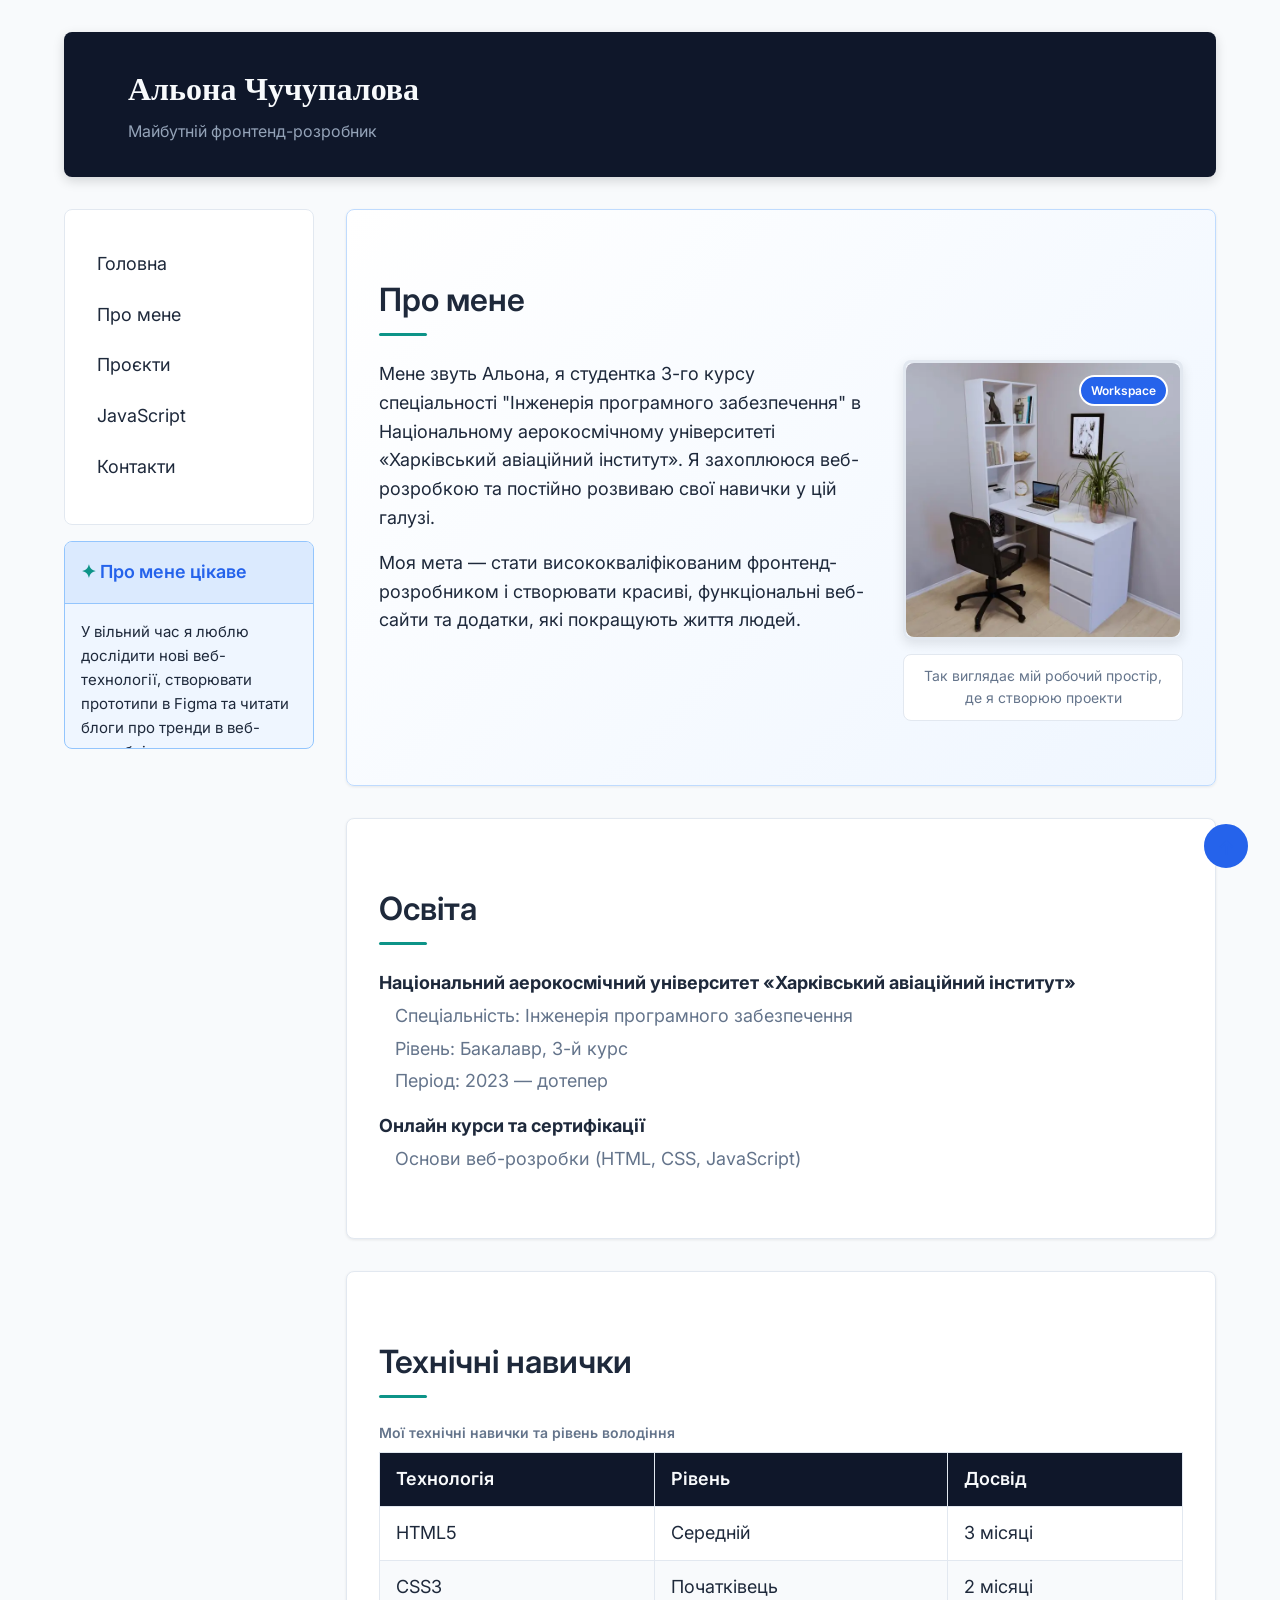
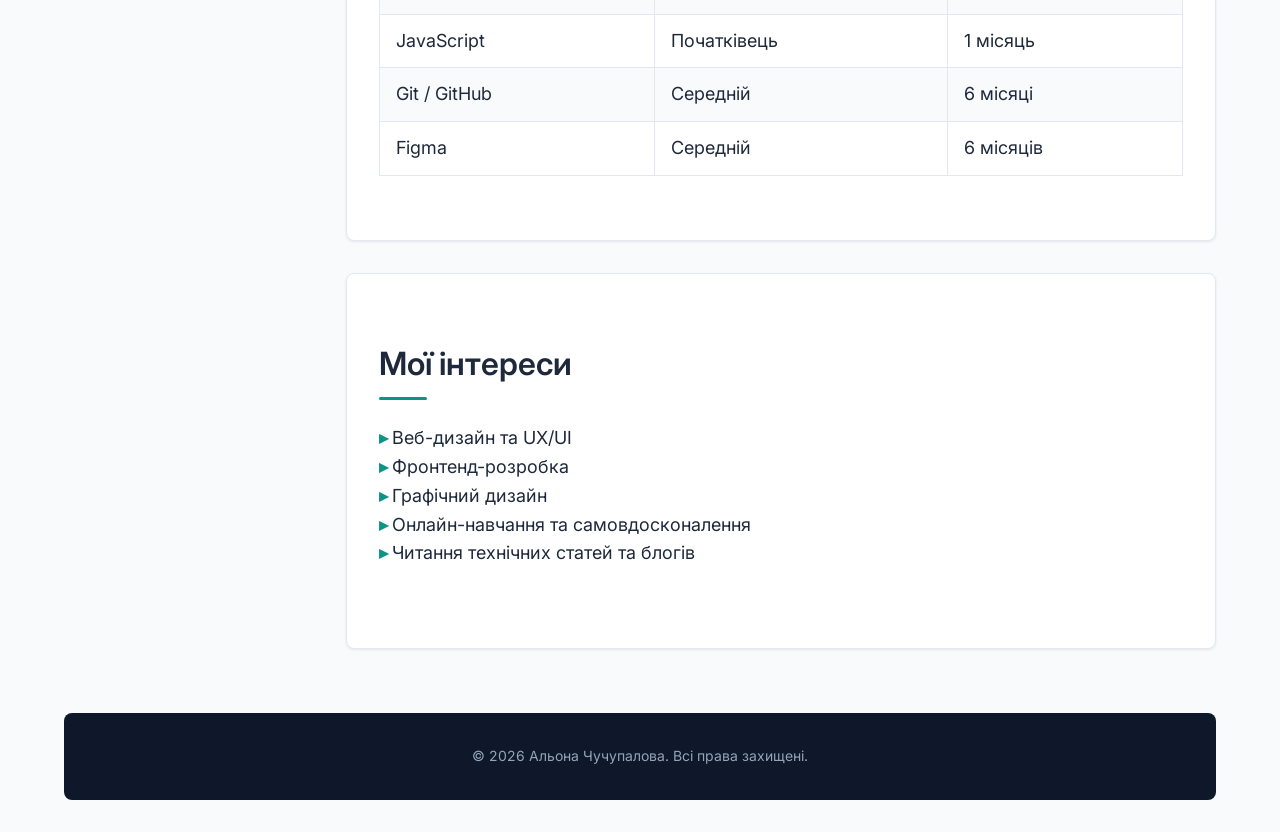
==== commit 875824d1: "feat: add JavaScript tasks" ====
--- a/about.html
+++ b/about.html
@@ -32,6 +32,7 @@
                     <li><a class="nav-link" href="index.html">Головна</a></li>
                     <li><a class="nav-link" href="about.html">Про мене</a></li>
                     <li><a class="nav-link" href="index.html#projects">Проєкти</a></li>
+                    <li><a class="nav-link" href="javascript.html">JavaScript</a></li>
                     <li><a class="nav-link" href="contacts.html">Контакти</a></li>
                 </ul>
             </nav>
--- a/styles.css
+++ b/styles.css
@@ -786,6 +786,29 @@
   border: 1px solid var(--color-border);
 }
 
+.lab-output {
+  margin: 0;
+  padding: var(--spacing-md);
+  max-height: 24rem;
+  overflow-y: auto;
+  font-family: Consolas, Monaco, monospace;
+  font-size: 0.8125rem;
+  line-height: 1.5;
+  white-space: pre-wrap;
+  word-break: break-word;
+  background-color: var(--color-header-bg);
+  color: #e2e8f0;
+  border-radius: var(--border-radius);
+  border: 1px solid var(--color-border);
+}
+
+.content code {
+  padding: 0.125rem 0.375rem;
+  font-size: 0.875em;
+  background-color: var(--color-bg);
+  border-radius: 4px;
+}
+
 @media (min-width: 768px) {
   .page {
     padding: var(--spacing-lg);
